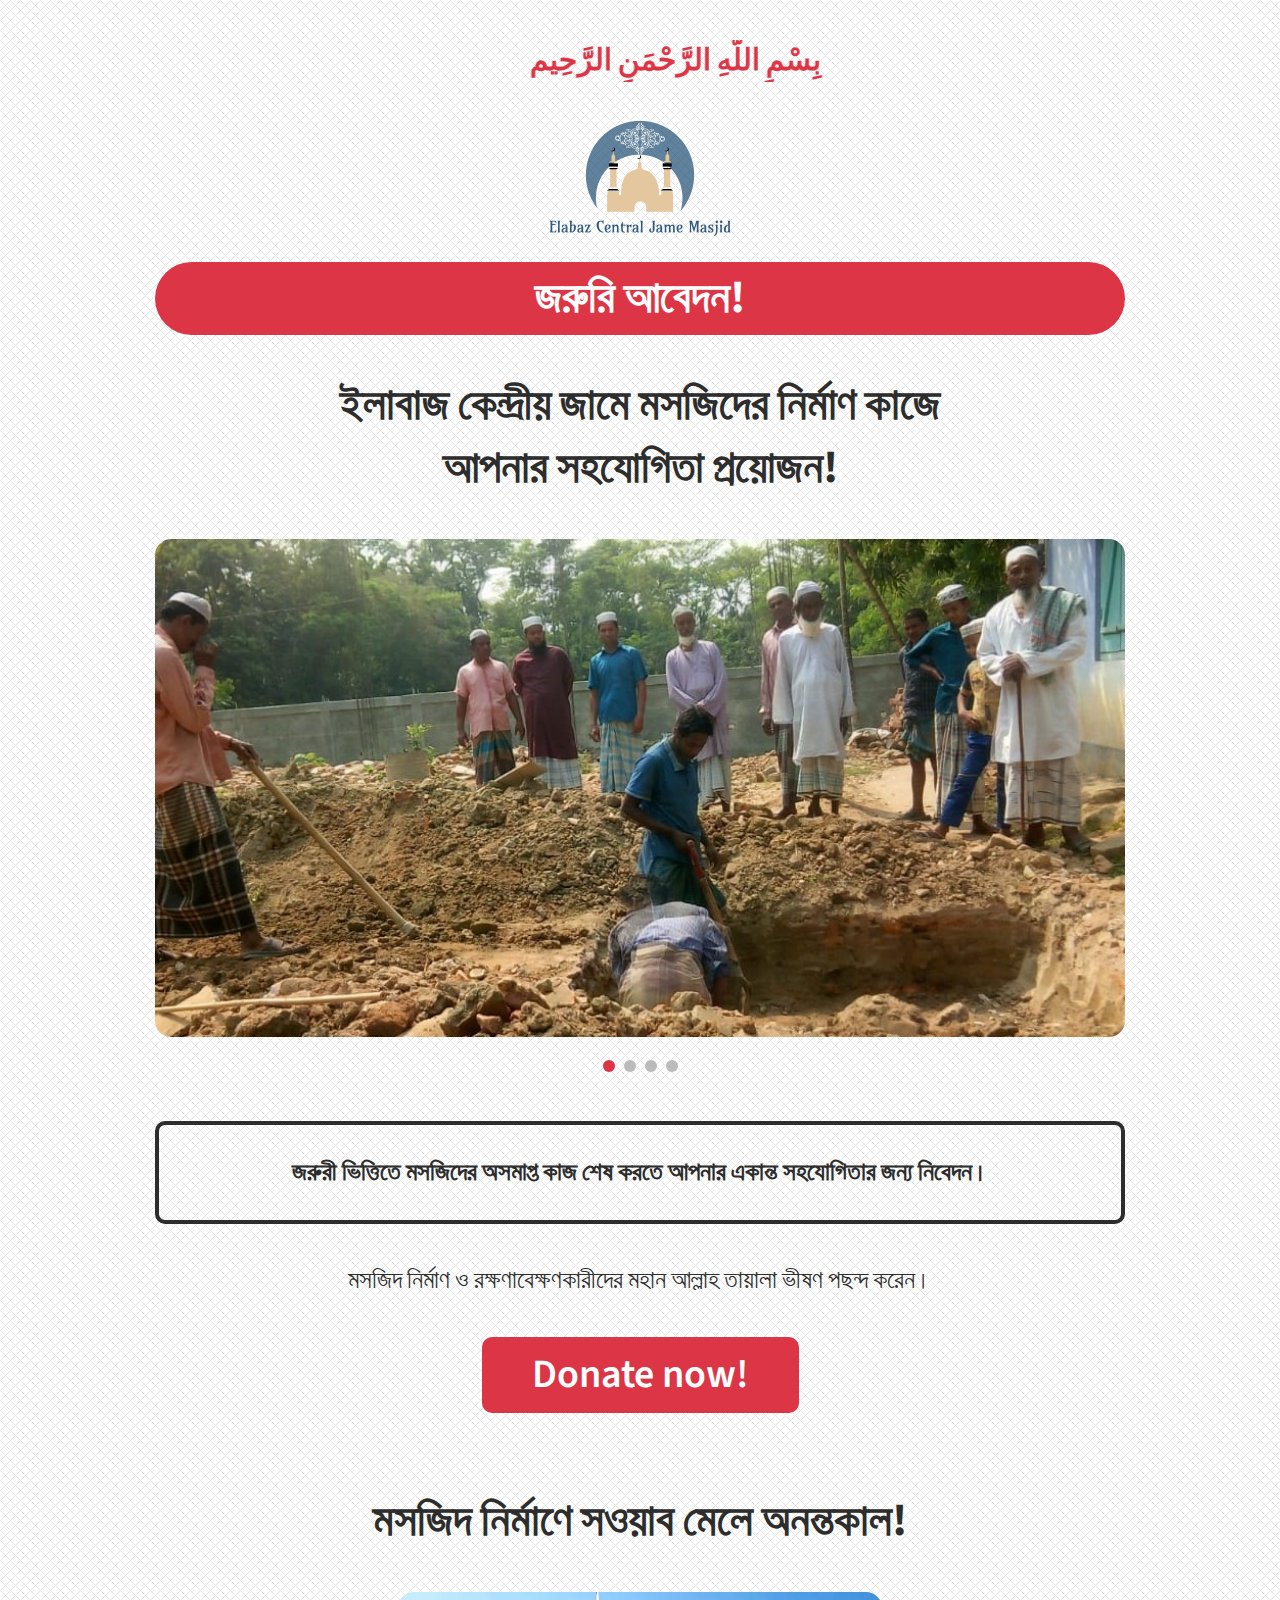
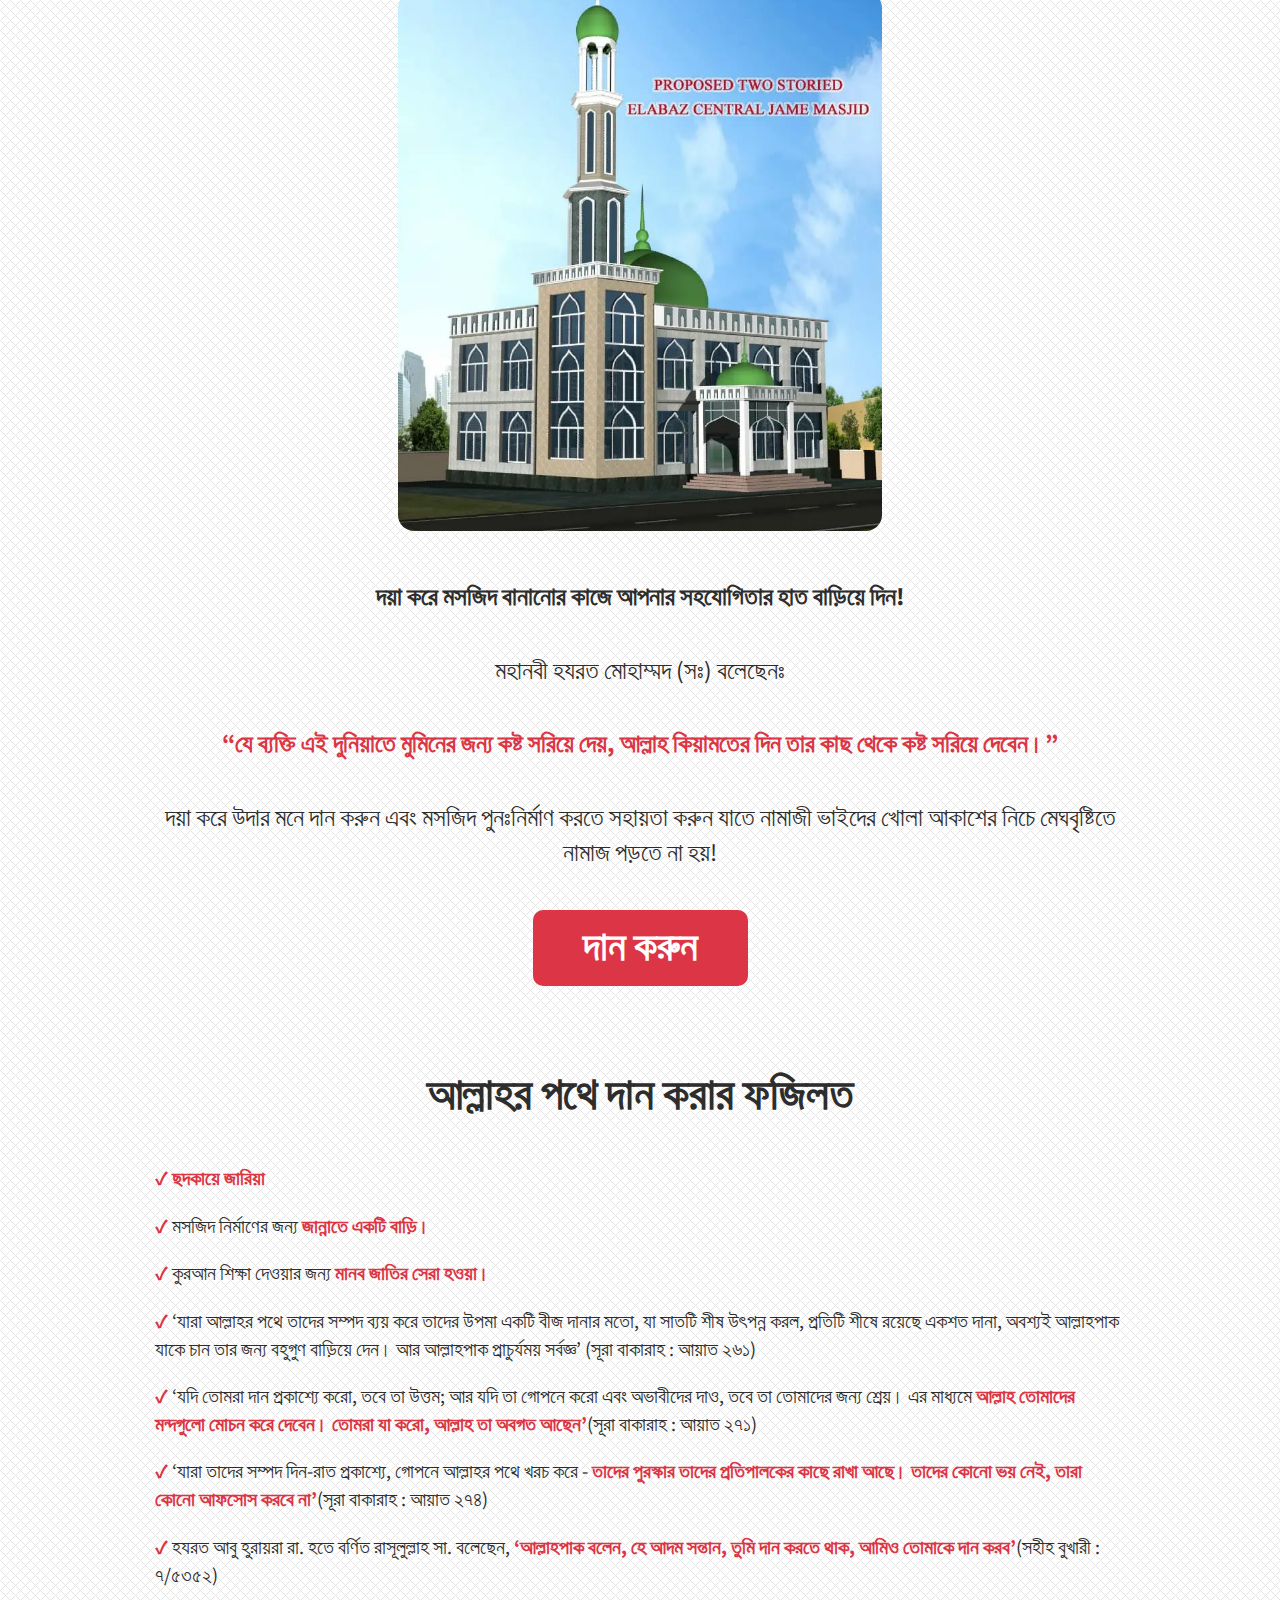
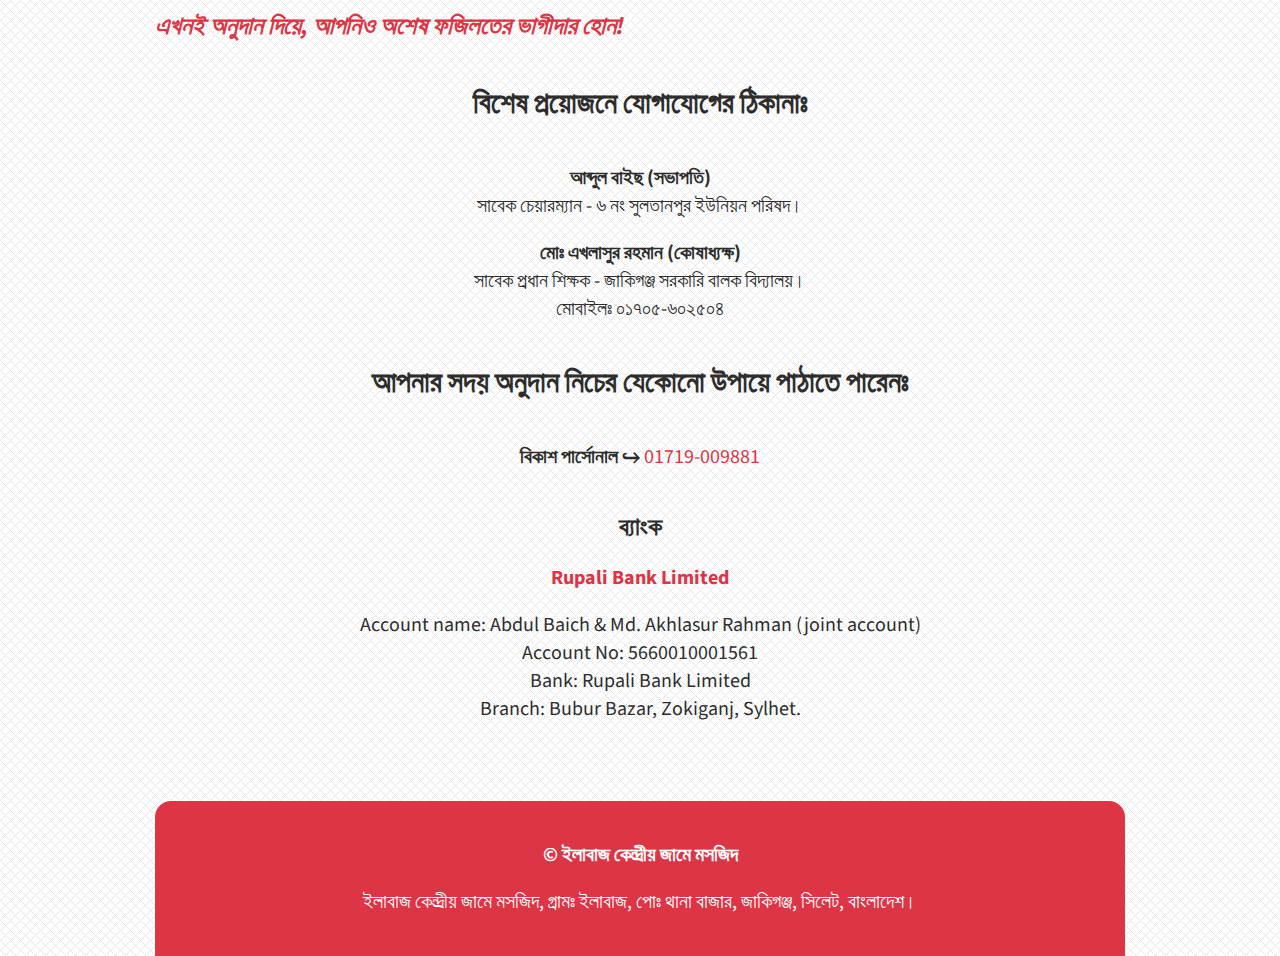
==== index.html @ d6b11798 "Content added" ====
<!DOCTYPE html>
<html lang="en">
<head>
    <meta charset="UTF-8">
    <meta http-equiv="X-UA-Compatible" content="IE=edge">
    <meta name="viewport" content="width=device-width, initial-scale=1.0">
    <meta name="description" content="ইলাবাজ কেন্দ্রীয় জামে মসজিদ, গ্রামঃ ইলাবাজ, পোঃ থানা বাজার, জাকিগঞ্জ, সিলেট, বাংলাদেশ।">
    <link rel="shortcut icon" href="./assets/images/logo.png" type="image/x-icon">
    <title>ইলাবাজ কেন্দ্রীয় জামে মসজিদ</title>
    <link rel="stylesheet" href="./assets/css/style.css">
    <link rel="stylesheet" href="./assets/css/responsive.css">
</head>
<body>
    <!-- section -->
    <section class="container">
        <!-- header -->
        <header class="mb-4">
            <marquee behavior="alternate" direction="left">
                <h3 class="text-danger">بِسْمِ اللَّهِ الرَّحْمَنِ الرَّحِيم</h3>
            </marquee>
            <!-- logo -->
            <div class="logo">
                <img src="./assets/images/logo.png" alt="logo">
            </div>
            <!-- header text -->
            <div class="header-text">
                <h2>জরুরি আবেদন!</h2>
            </div>
        </header>
        <!-- main -->
        <main>
            <!-- image slider -->
            <div class="image-slider-container mb-4">
                <h2 class="mb-4">ইলাবাজ কেন্দ্রীয় জামে মসজিদের নির্মাণ কাজে<br>
                    আপনার সহযোগিতা প্রয়োজন!</h2>
                <div class="slideshow-container">
                    <div class="mySlides fade">
                        <img src="./assets/images/slider01.jpg">
                    </div>
                    
                    <div class="mySlides fade">
                        <img src="./assets/images/slider02.jpg">
                    </div>
                    
                    <div class="mySlides fade">
                        <img src="./assets/images/slider03.jpg">
                    </div>

                    <div class="mySlides fade">
                        <img src="./assets/images/slider04.jpg">
                    </div>

                </div>
                <div style="text-align:center">
                    <span class="dot"></span> 
                    <span class="dot"></span> 
                    <span class="dot"></span> 
                    <span class="dot"></span> 
                </div>
                <blockquote>
                    জরুরী ভিত্তিতে মসজিদের অসমাপ্ত কাজ শেষ করতে আপনার একান্ত সহযোগিতার জন্য নিবেদন।
                </blockquote>
                <p>মসজিদ নির্মাণ ও রক্ষণাবেক্ষণকারীদের মহান আল্লাহ তায়ালা ভীষণ পছন্দ করেন।</p>
                <a href="#donation" class="btn-donate">Donate now!</a>
            </div>

            <!-- activities -->
            <div class="activities-container mb-4">
                <h2 class="mb-4">মসজিদ নির্মাণে সওয়াব মেলে অনন্তকাল!</h2>
                <div class="mb-4">
                    <img src="./assets/images/demo.jpg" alt="demo">
                </div>
                <p class="mb-4"><strong>দয়া করে মসজিদ বানানোর কাজে আপনার সহযোগিতার হাত বাড়িয়ে দিন!</strong></p>
                <p class="mb-4">মহানবী হযরত মোহাম্মদ (সঃ) বলেছেনঃ</p>
                <P class="text-danger mb-4"><strong>“যে ব্যক্তি এই দুনিয়াতে মুমিনের জন্য কষ্ট সরিয়ে দেয়, আল্লাহ কিয়ামতের দিন তার কাছ থেকে কষ্ট সরিয়ে দেবেন।”</strong></P>
                <p>দয়া করে উদার মনে দান করুন এবং মসজিদ পুনঃনির্মাণ করতে সহায়তা করুন যাতে নামাজী ভাইদের খোলা আকাশের নিচে মেঘবৃষ্টিতে নামাজ পড়তে না হয়!</p>
                <a href="#donation" class="btn-donate">দান করুন</a>
            </div>

            <!-- reward -->
            <div class="reward-container mb-4">
                <h2 class="mb-4">আল্লাহর পথে দান করার ফজিলত</h2>
                <div class="reward-lists">
                    <ul>
                        <li>​<span>ছদকায়ে জারিয়া</span></li>
                        <li>মসজিদ নির্মাণের জন্য <span>জান্নাতে একটি বাড়ি।</span></li>
                        <li>কুরআন শিক্ষা দেওয়ার জন্য <span>মানব জাতির সেরা হওয়া।</span></li>
                        <li>‘যারা আল্লাহর পথে তাদের সম্পদ ব্যয় করে তাদের উপমা একটি বীজ দানার মতো, যা সাতটি শীষ উৎপন্ন করল, প্রতিটি শীষে রয়েছে একশত দানা, অবশ্যই আল্লাহপাক যাকে চান তার জন্য বহুগুণ বাড়িয়ে দেন। আর আল্লাহপাক প্রাচুর্যময় সর্বজ্ঞ’ (সূরা বাকারাহ : আয়াত ২৬১)</li>
                        <li>‘যদি তোমরা দান প্রকাশ্যে করো, তবে তা উত্তম; আর যদি তা গোপনে করো এবং অভাবীদের দাও, তবে তা তোমাদের জন্য শ্রেয়। এর মাধ্যমে <span>আল্লাহ তোমাদের মন্দগুলো মোচন করে দেবেন। তোমরা যা করো, আল্লাহ তা অবগত আছেন’</span>(সূরা বাকারাহ : আয়াত ২৭১)</li>
                        <li>‘যারা তাদের সম্পদ দিন-রাত প্রকাশ্যে, গোপনে আল্লাহর পথে খরচ করে - <span>তাদের পুরস্কার তাদের প্রতিপালকের কাছে রাখা আছে। তাদের কোনো ভয় নেই, তারা কোনো আফসোস করবে না’</span>(সূরা বাকারাহ : আয়াত ২৭৪)</li>
                        <li>হযরত আবু হুরায়রা রা. হতে বর্ণিত রাসূলুল্লাহ সা. বলেছেন, <span>‘আল্লাহপাক বলেন, হে আদম সন্তান, তুমি দান করতে থাক, আমিও তোমাকে দান করব’</span>(সহীহ বুখারী : ৭/৫৩৫২)</li>
                    </ul>
                    <p class="text-danger"><strong><i>এখনই অনুদান দিয়ে, আপনিও অশেষ ফজিলতের ভাগীদার হোন!</i></strong></p>
                </div>
            </div>
            <!-- committee -->
            <div class="committee mb-4">
                <h3 class="mb-4">বিশেষ প্রয়োজনে যোগাযোগের ঠিকানাঃ</h3>
                <ul class="mb-2">
                    <li><strong>আব্দুল বাইছ (সভাপতি)</strong></li>
                    <li>সাবেক চেয়ারম্যান - ৬ নং সুলতানপুর ইউনিয়ন পরিষদ।</li>
                </ul>
                <ul>
                    <li><strong>মোঃ এখলাসুর রহমান (কোষাধ্যক্ষ)</strong></li>
                    <li>সাবেক প্রধান শিক্ষক - জাকিগঞ্জ সরকারি বালক বিদ্যালয়।</li>
                    <li>মোবাইলঃ ০১৭০৫-৬০২৫০৪ </li>
                </ul>
            </div>
            <!-- donation -->
            <div id="donation" class="donation-container mb-4">
                <h3 class="mb-4">আপনার সদয় অনুদান নিচের যেকোনো উপায়ে পাঠাতে পারেনঃ</h3>
                <div class="mobile-bank mb-4">
                    <ul>
                        <li><strong>বিকাশ পার্সোনাল &#8618;</strong> <span class="text-danger">01719-009881</span></li>
                    </ul>
                </div>
                <div class="bank">
                    <p class="mb-2"><strong>ব্যাংক</strong></p>
                    <ul class="mb-4">
                        <li class="text-danger mb-2"><strong>Rupali Bank Limited</strong></li>
                        <li>Account name: Abdul Baich & Md. Akhlasur Rahman (joint account)</li>
                        <li>Account No: 5660010001561</li>
                        <li>Bank: Rupali Bank Limited</li>
                        <li>Branch: Bubur Bazar, Zokiganj, Sylhet.</li>
                    </ul>
                </div>
            </div>
        </main>

        <!-- footer -->
        <footer>
            <ul>
                <li class="mb-2"><strong>© ইলাবাজ কেন্দ্রীয় জামে মসজিদ</strong></li>
                <li>ইলাবাজ কেন্দ্রীয় জামে মসজিদ, গ্রামঃ ইলাবাজ, পোঃ থানা বাজার, জাকিগঞ্জ, সিলেট, বাংলাদেশ।</li>
            </ul>
        </footer>
    </section>

    <!-- script -->

    <script src="./assets/js/script.js"></script>
</body>
</html>
---- assets/css/style.css ----
@import 'https://fonts.googleapis.com/css2?family=Source+Sans+Pro:ital,wght@0,400;0,600;0,700;0,900;1,400;1,600;1,700;1,900&display=swap';
*{
    margin: 0;
    padding: 0;
    box-sizing: border-box;
}
marquee{
    margin: 0;
    padding: 0;
}
html{
    scroll-behavior: smooth;
}
body{
    background-image: url(../images/pattern.png);
    font-size: 25px;
    line-height: 1.4;
    color: #2d2d2d;
    font-family: source sans pro,sans-serif;
}
::-moz-selection { 
    color:#fff;
    background: #dc3545;
}
::selection {
    color: #fff;
    background: #dc3545;
}
.text-danger{
    color: #dc3545;
}
.mb-2{
    margin-bottom: 2%;
}
.mb-4{
    margin-bottom: 4%;
}
.btn-donate{
    background-color: #dc3545;
    color: #fff;
    font-size: 40px;
    font-weight: 600;
    padding: 10px 50px;
    display: inline-block;
    border-radius: 10px;
    margin: 4% 0;
}
.btn-donate:hover{
    transform:translateY(-5px);
    -webkit-transform:translateY(-5px)
}
marquee{
    width: 50%;
}
a{
    text-decoration: none;
    transition: .5s;
}
ul{
    list-style-type: none;
}
ul li{
    font-size: 20px;
}
h2{
    font-size: 45px;
    font-weight: 700;
}
h3{
    font-size: 30px;
    font-weight: 700;
}
.container{
    max-width: 1050px;
    width: 100%;
    margin: auto;
    text-align: center;
    padding: 40px 40px 0 40px;
}
/* header section */
header .logo img{
    display: block;
    margin: auto;
}
header .header-text{
    background-color: #dc3545;
    color: #fff;
    border-radius: 50px;
    padding: 5px 10px;
}
/* main section */

/* image slider */
.slideshow-container {
    max-width: 100%;
    position: relative;
    margin: auto;
}
.slideshow-container img{
    width: 100%;
    border-radius: 1rem;
}
.dot {
    height: 12px;
    width: 12px;
    margin: 0 2px;
    background-color: #bbb;
    border-radius: 50%;
    display: inline-block;
    transition: background-color 0.6s ease;
}
.active {
    background-color: #dc3545;
}
.fade {
    -webkit-animation-name: fade;
    -webkit-animation-duration: 1.5s;
    animation-name: fade;
    animation-duration: 1.5s;
}
@-webkit-keyframes fade {
    from {opacity: .4} 
    to {opacity: 1}
}
@keyframes fade {
    from {opacity: .4} 
    to {opacity: 1}
}

blockquote {
    font-weight: 700;
    border: 4px solid #2d2d2d;
    border-radius: 10px;
    padding: 30px 15px;
    margin: 4% 0;
}
.activities-container img{
    max-width: 50%;
    border-radius: 1rem;
}
.reward-lists{
    text-align: start;
}
.reward-lists span{
    color: #dc3545;
    font-weight: bold;
}
.reward-lists ul li{
    margin-bottom: 2%;
}
.reward-lists ul li:before {
    content: '✓ ';
    color: #dc3545;
    font-weight: bold;
}
/* footer section */
footer{
    color: #fff;
    background-color: #dc3545;
    border-radius: 1rem 1rem 0 0;
    padding: 40px 20px;
    margin-top: 8%;
}
---- assets/css/responsive.css ----
@media only screen and (min-width:320px) and (max-width:991px){
    body{
        font-size: 16px;
    }
    ul li{
        font-size: 16px;
    }
    h2{
        font-size: 28px;
    }
    h3{
        font-size: 24px;
    }
    .btn-donate{
        font-size: 24px;
        padding: 10px 40px;
    }
    .container{
        padding: 20px 20px 0 20px;
    }
    .slideshow-container{
        max-width: 100%;
    }
    .dot{
        height: 10px;
        width: 10px;
    }
    .activities-container img{
        max-width: 70%;
    }
    footer{
        padding: 30px 20px;
    }
}

@media only screen and (min-width:320px) and (max-width:620px){
    marquee{
        width: 100%;
    }
}
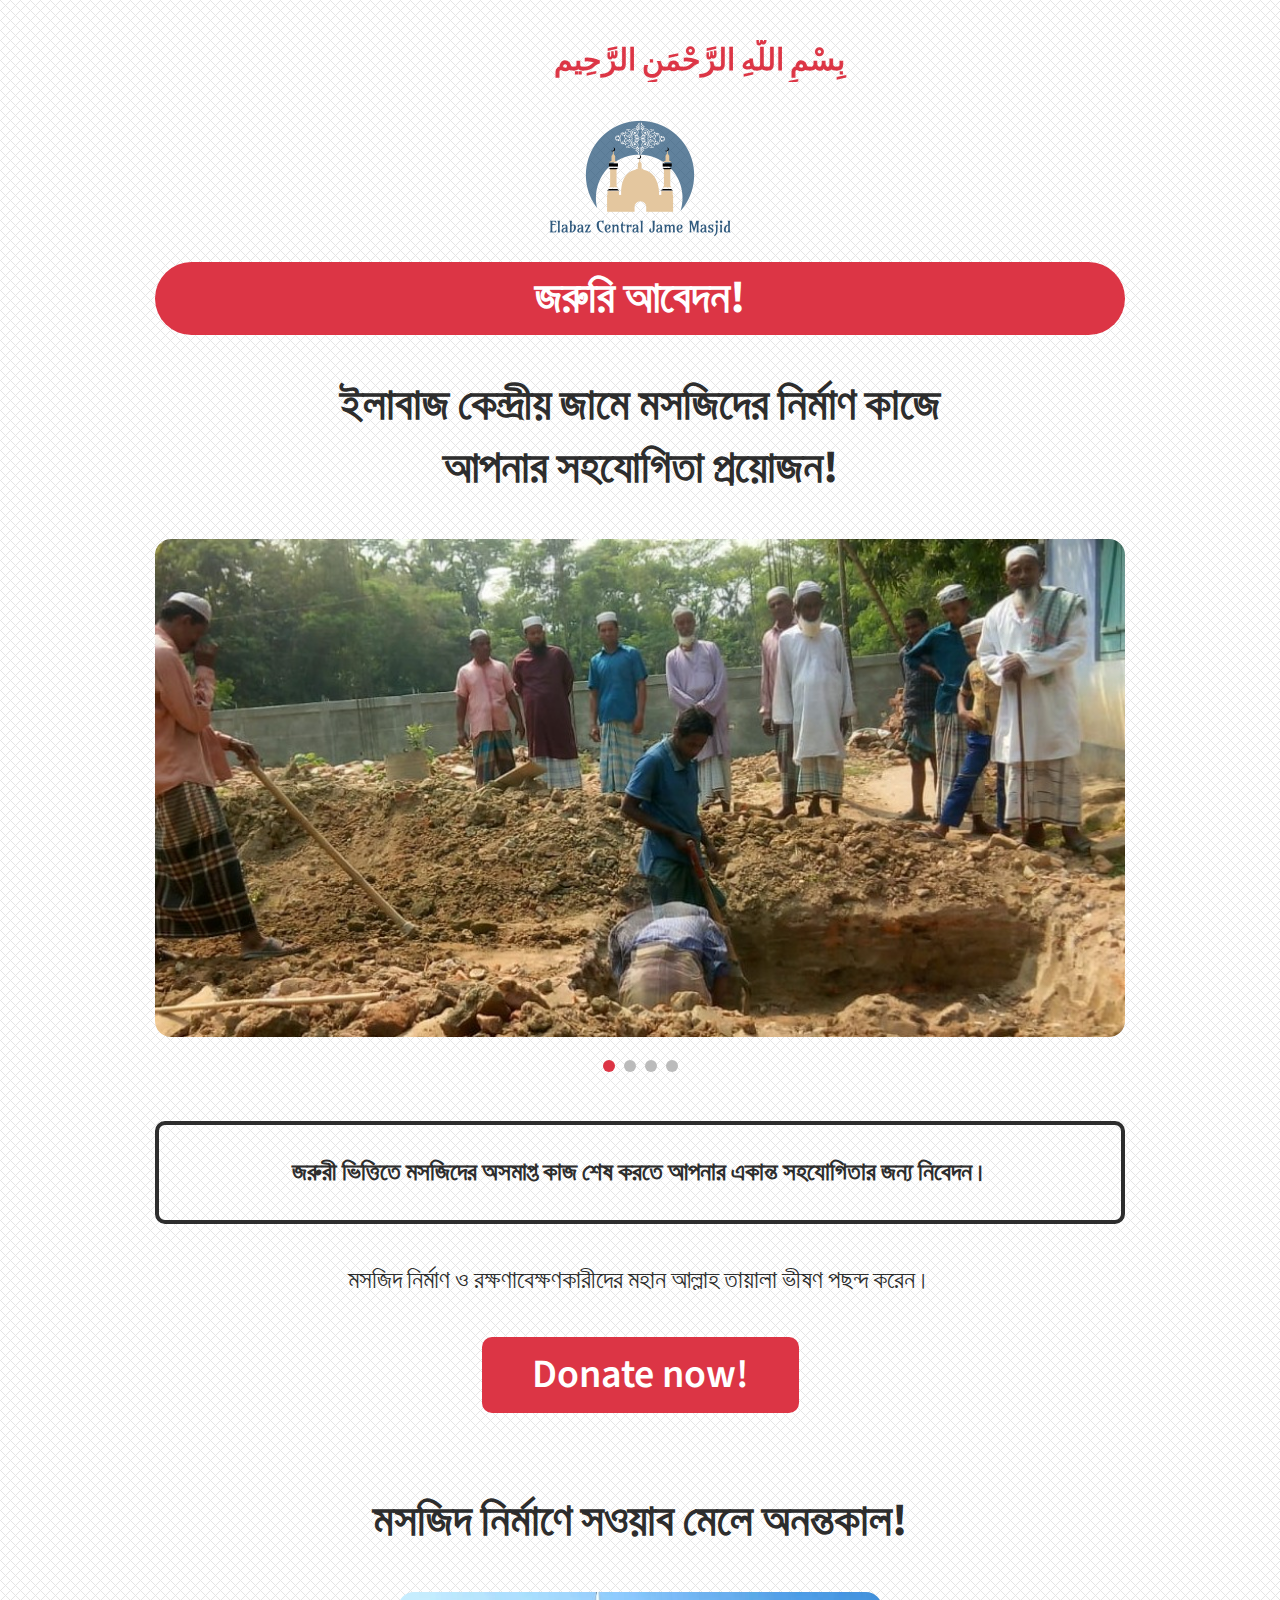
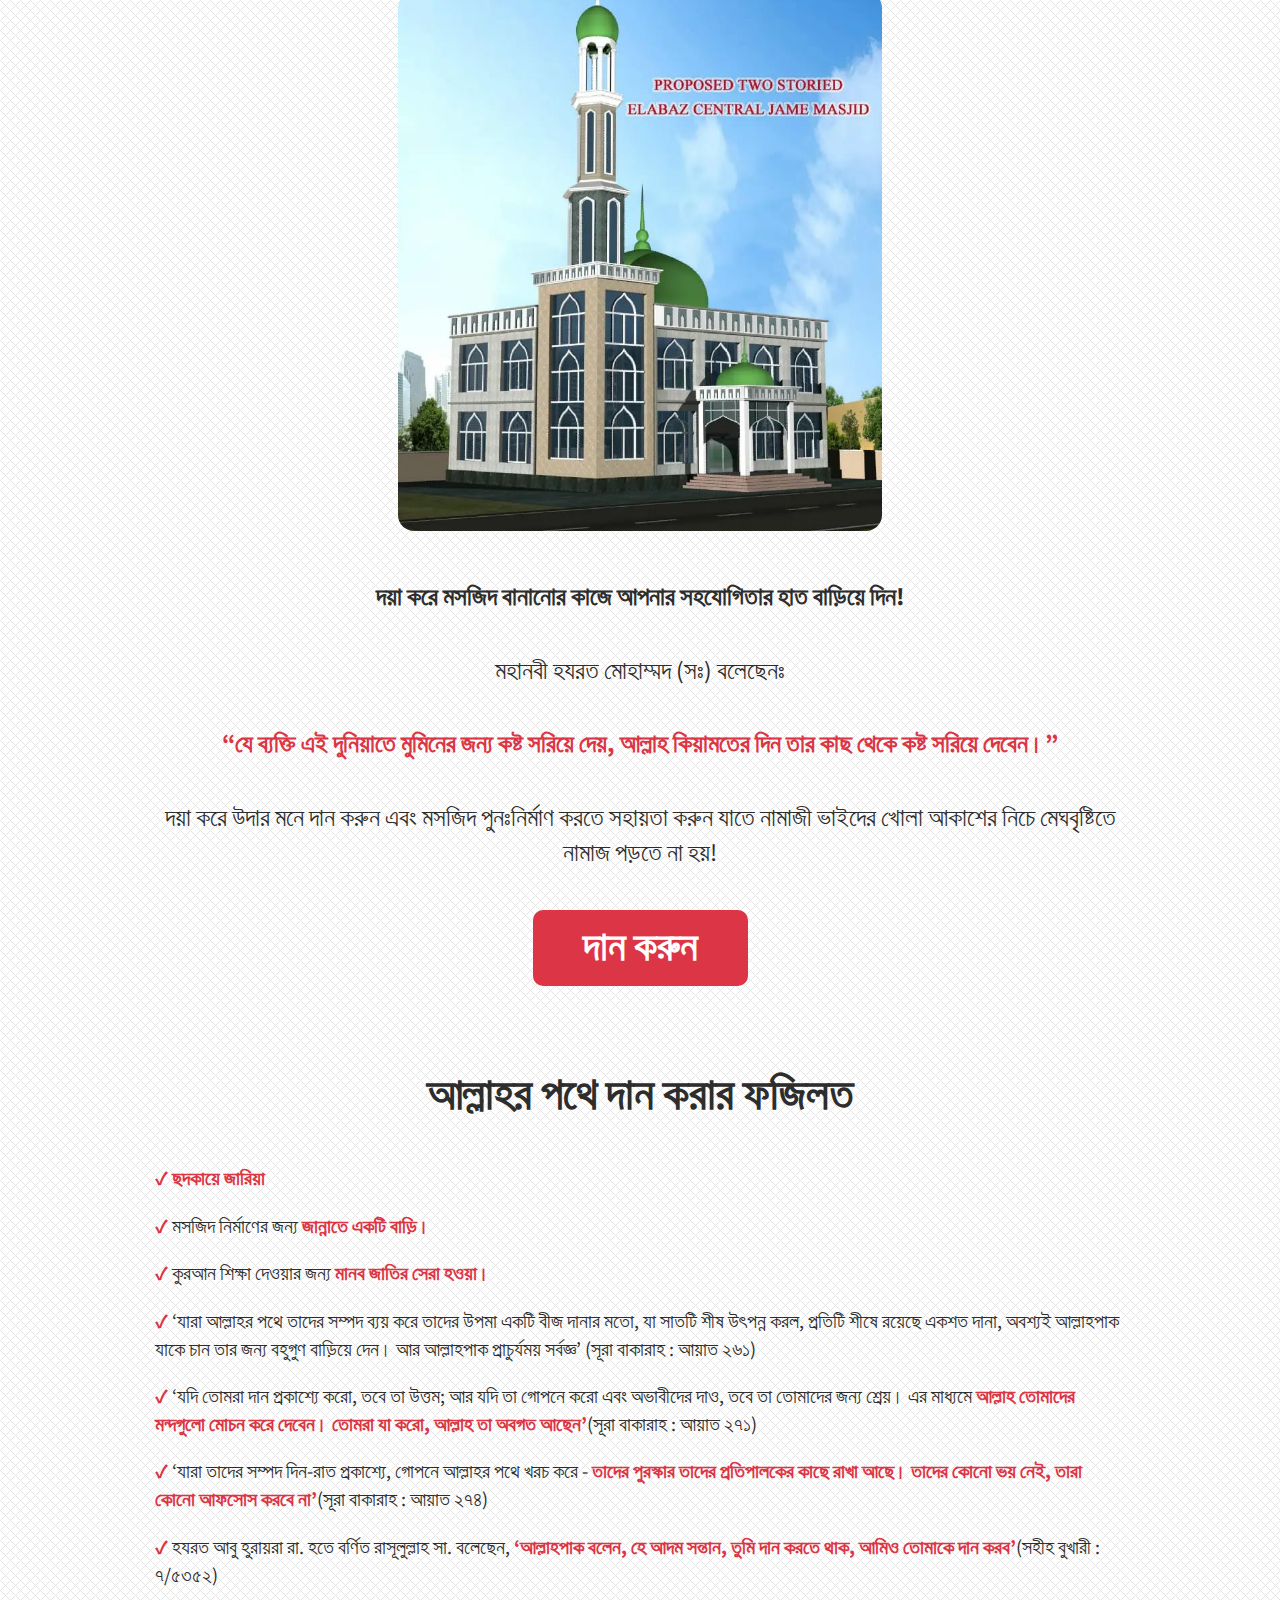
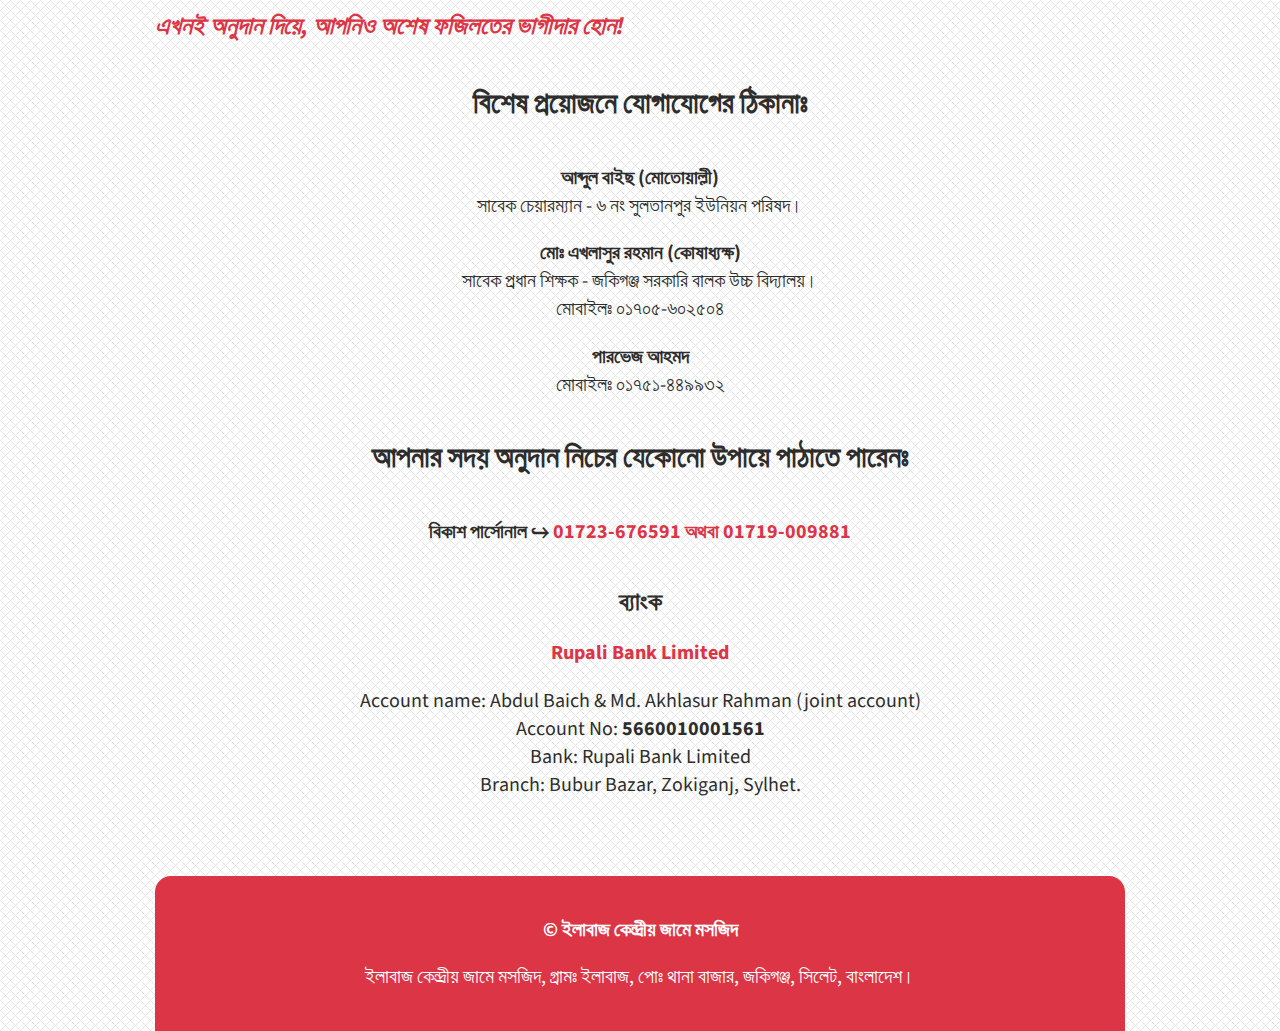
==== commit 9f3048dc: "Content updated" ====
--- a/index.html
+++ b/index.html
@@ -4,7 +4,7 @@
     <meta charset="UTF-8">
     <meta http-equiv="X-UA-Compatible" content="IE=edge">
     <meta name="viewport" content="width=device-width, initial-scale=1.0">
-    <meta name="description" content="ইলাবাজ কেন্দ্রীয় জামে মসজিদ, গ্রামঃ ইলাবাজ, পোঃ থানা বাজার, জাকিগঞ্জ, সিলেট, বাংলাদেশ।">
+    <meta name="description" content="ইলাবাজ কেন্দ্রীয় জামে মসজিদ, গ্রামঃ ইলাবাজ, পোঃ থানা বাজার, জকিগঞ্জ, সিলেট, বাংলাদেশ।">
     <link rel="shortcut icon" href="./assets/images/logo.png" type="image/x-icon">
     <title>ইলাবাজ কেন্দ্রীয় জামে মসজিদ</title>
     <link rel="stylesheet" href="./assets/css/style.css">
@@ -97,13 +97,17 @@
             <div class="committee mb-4">
                 <h3 class="mb-4">বিশেষ প্রয়োজনে যোগাযোগের ঠিকানাঃ</h3>
                 <ul class="mb-2">
-                    <li><strong>আব্দুল বাইছ (সভাপতি)</strong></li>
+                    <li><strong>আব্দুল বাইছ (মোতোয়াল্লী)</strong></li>
                     <li>সাবেক চেয়ারম্যান - ৬ নং সুলতানপুর ইউনিয়ন পরিষদ।</li>
                 </ul>
+                <ul class="mb-2">
+                    <li><strong>মোঃ এখলাসুর রহমান (কোষাধ্যক্ষ)</strong></li>
+                    <li>সাবেক প্রধান শিক্ষক - জকিগঞ্জ সরকারি বালক উচ্চ বিদ্যালয়।</li>
+                    <li>মোবাইলঃ ০১৭০৫-৬০২৫০৪</li>
+                </ul>
                 <ul>
-                    <li><strong>মোঃ এখলাসুর রহমান (কোষাধ্যক্ষ)</strong></li>
-                    <li>সাবেক প্রধান শিক্ষক - জাকিগঞ্জ সরকারি বালক বিদ্যালয়।</li>
-                    <li>মোবাইলঃ ০১৭০৫-৬০২৫০৪ </li>
+                    <li><strong>পারভেজ আহমদ</strong></li>
+                    <li>মোবাইলঃ ০১৭৫১-৪৪৯৯৩২</li>
                 </ul>
             </div>
             <!-- donation -->
@@ -111,7 +115,7 @@
                 <h3 class="mb-4">আপনার সদয় অনুদান নিচের যেকোনো উপায়ে পাঠাতে পারেনঃ</h3>
                 <div class="mobile-bank mb-4">
                     <ul>
-                        <li><strong>বিকাশ পার্সোনাল &#8618;</strong> <span class="text-danger">01719-009881</span></li>
+                        <li><strong>বিকাশ পার্সোনাল &#8618;</strong> <span class="text-danger"><strong>01723-676591 অথবা 01719-009881</strong></span></li>
                     </ul>
                 </div>
                 <div class="bank">
@@ -119,7 +123,7 @@
                     <ul class="mb-4">
                         <li class="text-danger mb-2"><strong>Rupali Bank Limited</strong></li>
                         <li>Account name: Abdul Baich & Md. Akhlasur Rahman (joint account)</li>
-                        <li>Account No: 5660010001561</li>
+                        <li>Account No: <strong>5660010001561</strong></li>
                         <li>Bank: Rupali Bank Limited</li>
                         <li>Branch: Bubur Bazar, Zokiganj, Sylhet.</li>
                     </ul>
@@ -131,7 +135,7 @@
         <footer>
             <ul>
                 <li class="mb-2"><strong>© ইলাবাজ কেন্দ্রীয় জামে মসজিদ</strong></li>
-                <li>ইলাবাজ কেন্দ্রীয় জামে মসজিদ, গ্রামঃ ইলাবাজ, পোঃ থানা বাজার, জাকিগঞ্জ, সিলেট, বাংলাদেশ।</li>
+                <li>ইলাবাজ কেন্দ্রীয় জামে মসজিদ, গ্রামঃ ইলাবাজ, পোঃ থানা বাজার, জকিগঞ্জ, সিলেট, বাংলাদেশ।</li>
             </ul>
         </footer>
     </section>
--- a/assets/css/style.css
+++ b/assets/css/style.css
@@ -50,7 +50,7 @@
     -webkit-transform:translateY(-5px)
 }
 marquee{
-    width: 50%;
+    width: 55%;
 }
 a{
     text-decoration: none;
--- a/assets/css/responsive.css
+++ b/assets/css/responsive.css
@@ -1,9 +1,9 @@
 @media only screen and (min-width:320px) and (max-width:991px){
     body{
-        font-size: 16px;
+        font-size: 17px;
     }
     ul li{
-        font-size: 16px;
+        font-size: 17px;
     }
     h2{
         font-size: 28px;
@@ -28,6 +28,9 @@
     .activities-container img{
         max-width: 70%;
     }
+    blockquote{
+        padding: 25px 15px;
+    }
     footer{
         padding: 30px 20px;
     }
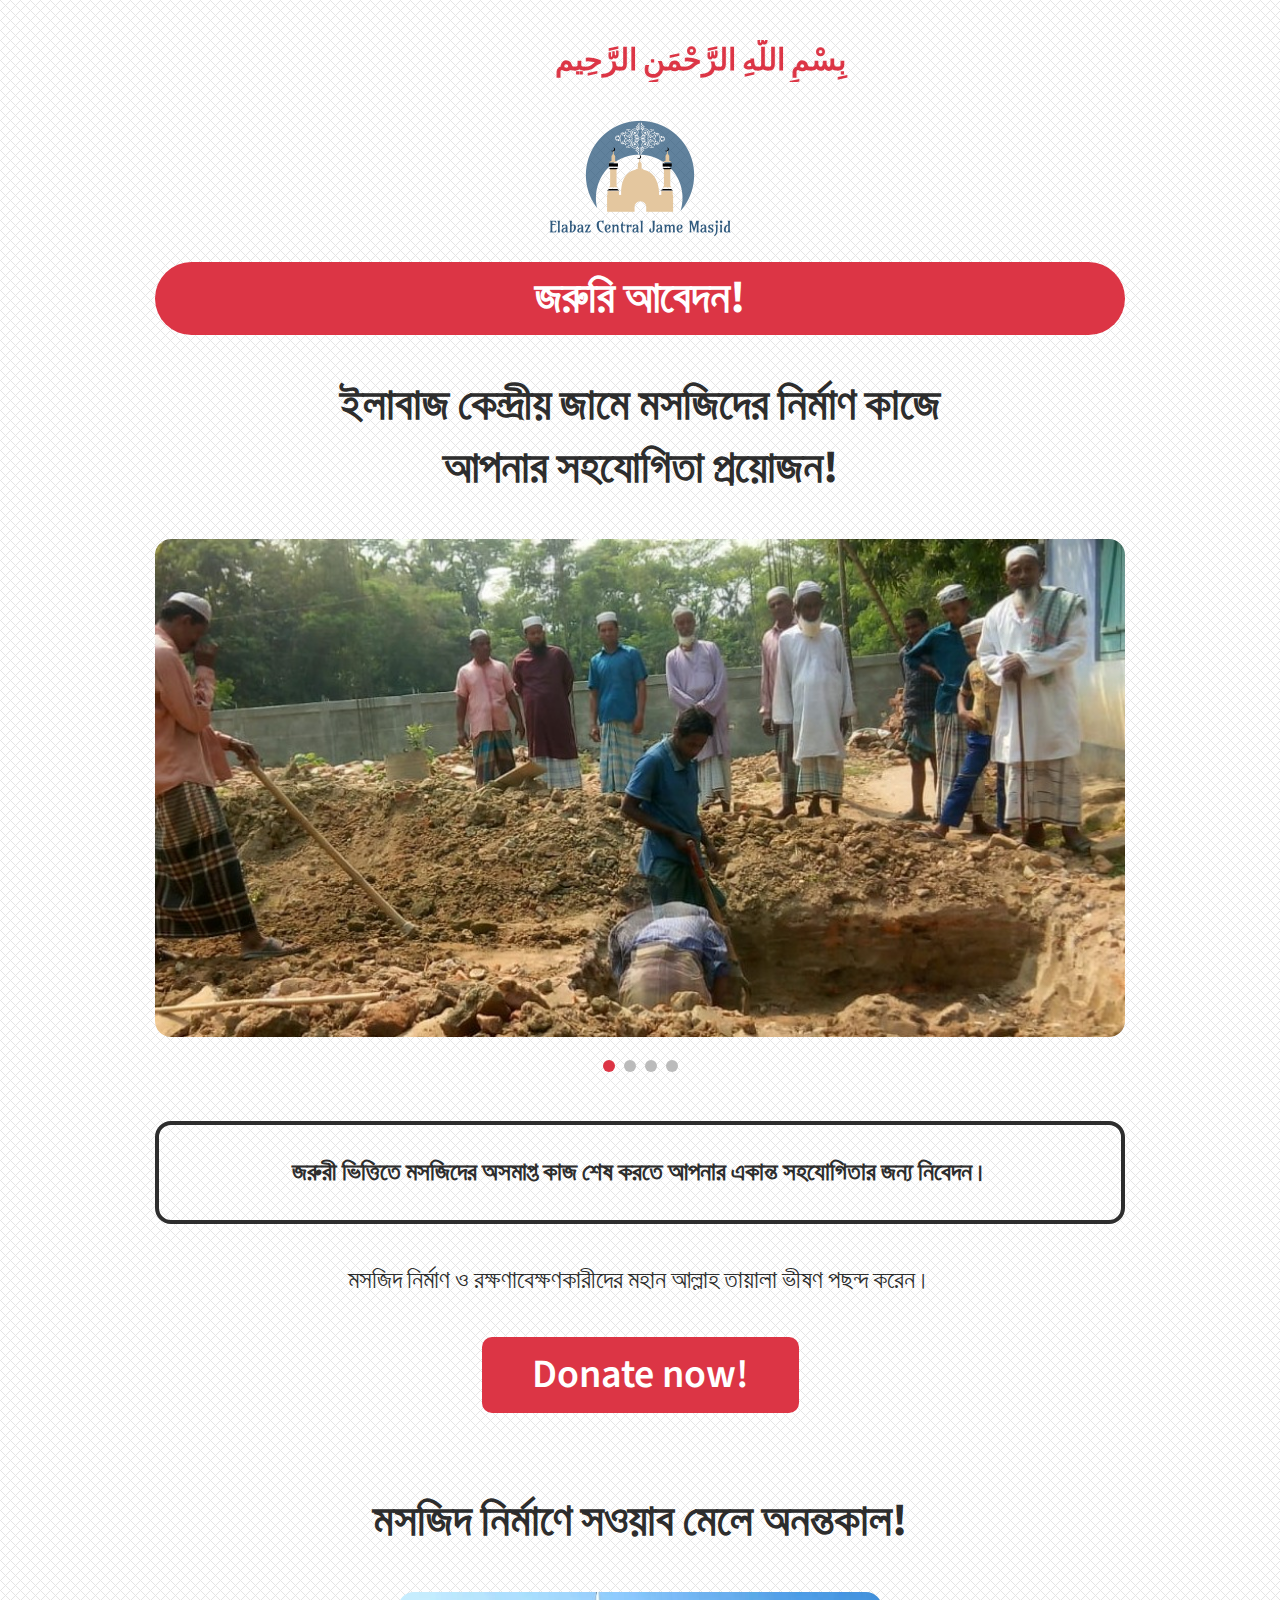
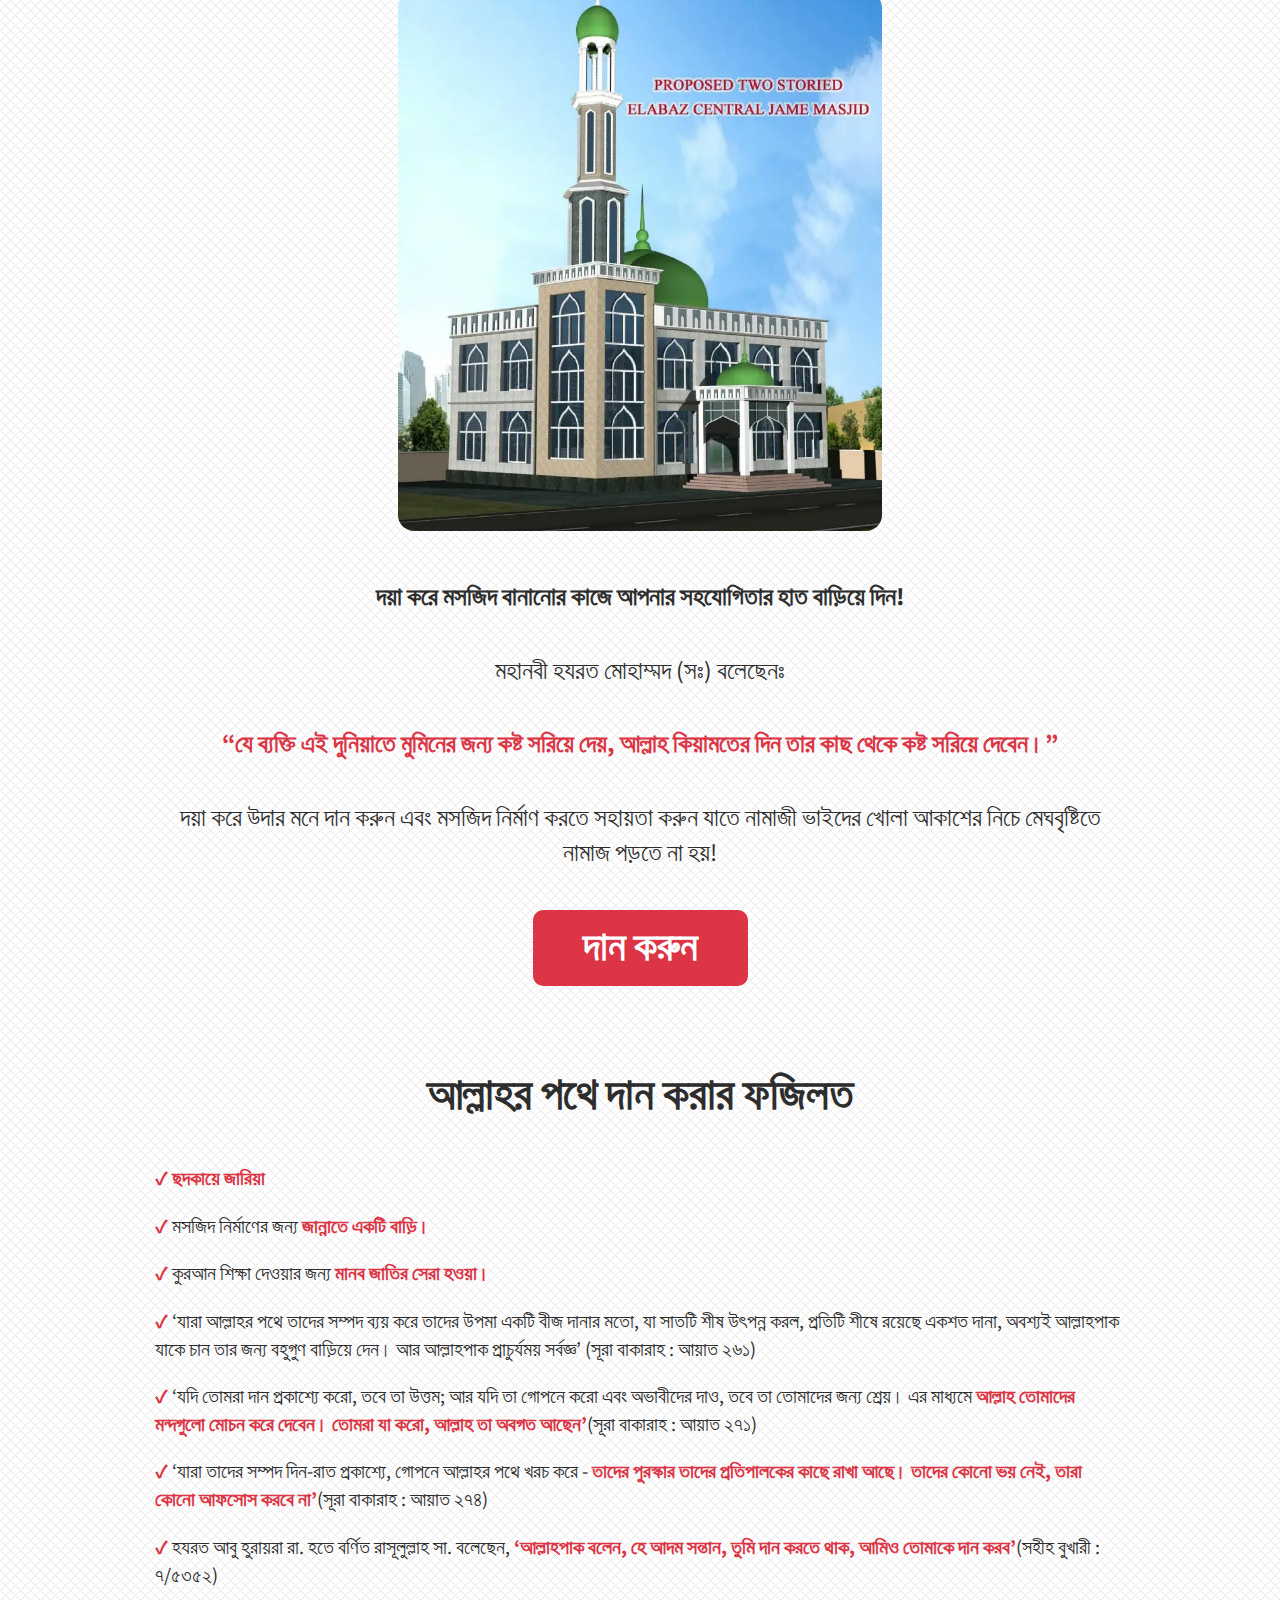
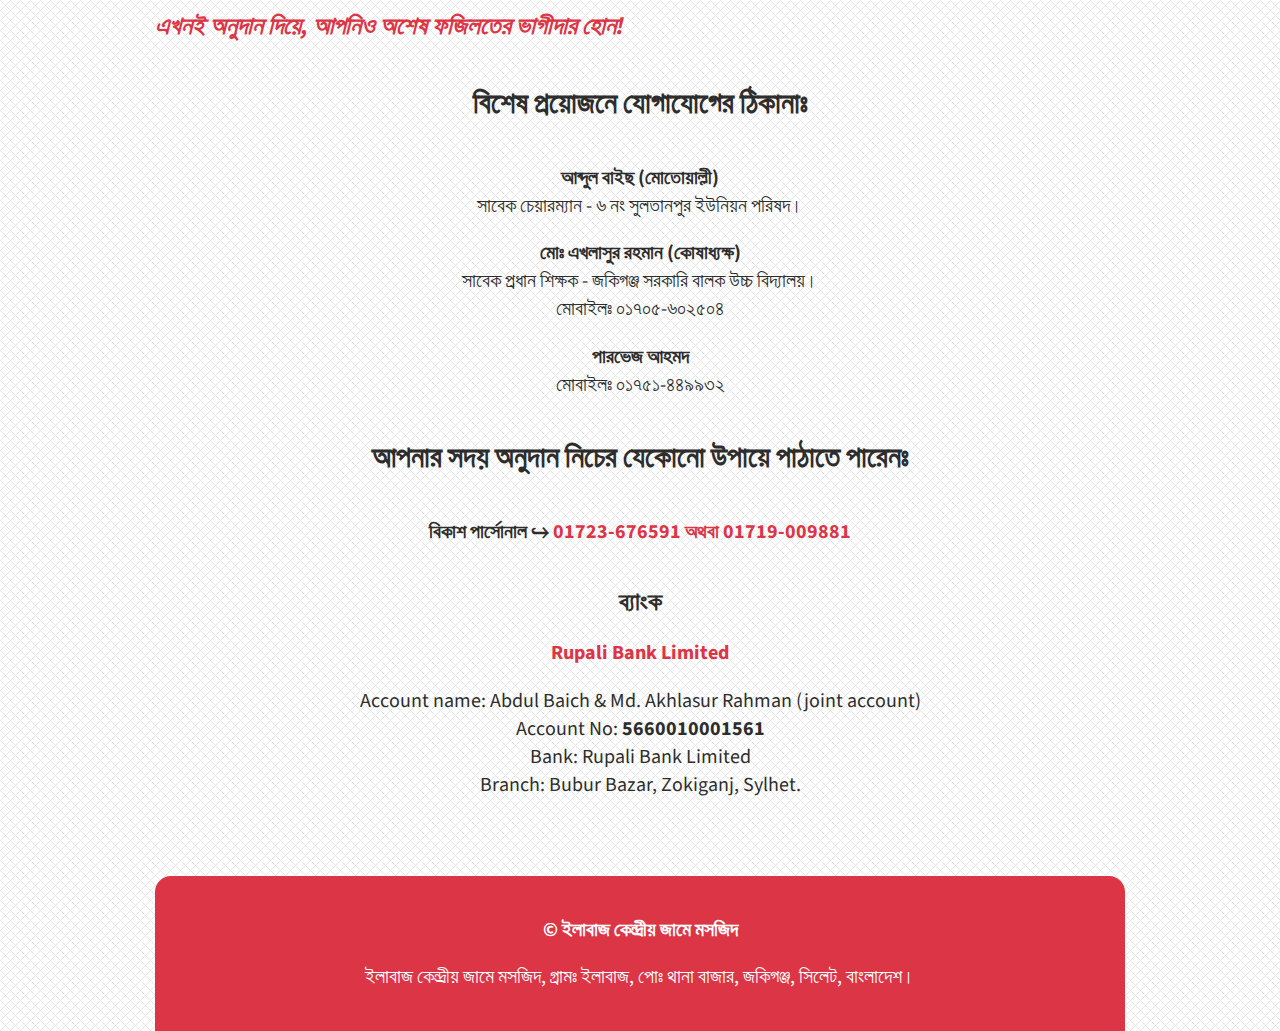
==== commit 139d66d8: "Content updated" ====
--- a/index.html
+++ b/index.html
@@ -73,7 +73,7 @@
                 <p class="mb-4"><strong>দয়া করে মসজিদ বানানোর কাজে আপনার সহযোগিতার হাত বাড়িয়ে দিন!</strong></p>
                 <p class="mb-4">মহানবী হযরত মোহাম্মদ (সঃ) বলেছেনঃ</p>
                 <P class="text-danger mb-4"><strong>“যে ব্যক্তি এই দুনিয়াতে মুমিনের জন্য কষ্ট সরিয়ে দেয়, আল্লাহ কিয়ামতের দিন তার কাছ থেকে কষ্ট সরিয়ে দেবেন।”</strong></P>
-                <p>দয়া করে উদার মনে দান করুন এবং মসজিদ পুনঃনির্মাণ করতে সহায়তা করুন যাতে নামাজী ভাইদের খোলা আকাশের নিচে মেঘবৃষ্টিতে নামাজ পড়তে না হয়!</p>
+                <p>দয়া করে উদার মনে দান করুন এবং মসজিদ নির্মাণ করতে সহায়তা করুন যাতে নামাজী ভাইদের খোলা আকাশের নিচে মেঘবৃষ্টিতে নামাজ পড়তে না হয়!</p>
                 <a href="#donation" class="btn-donate">দান করুন</a>
             </div>
 
--- a/assets/css/style.css
+++ b/assets/css/style.css
@@ -130,7 +130,7 @@
 blockquote {
     font-weight: 700;
     border: 4px solid #2d2d2d;
-    border-radius: 10px;
+    border-radius: 1rem;
     padding: 30px 15px;
     margin: 4% 0;
 }
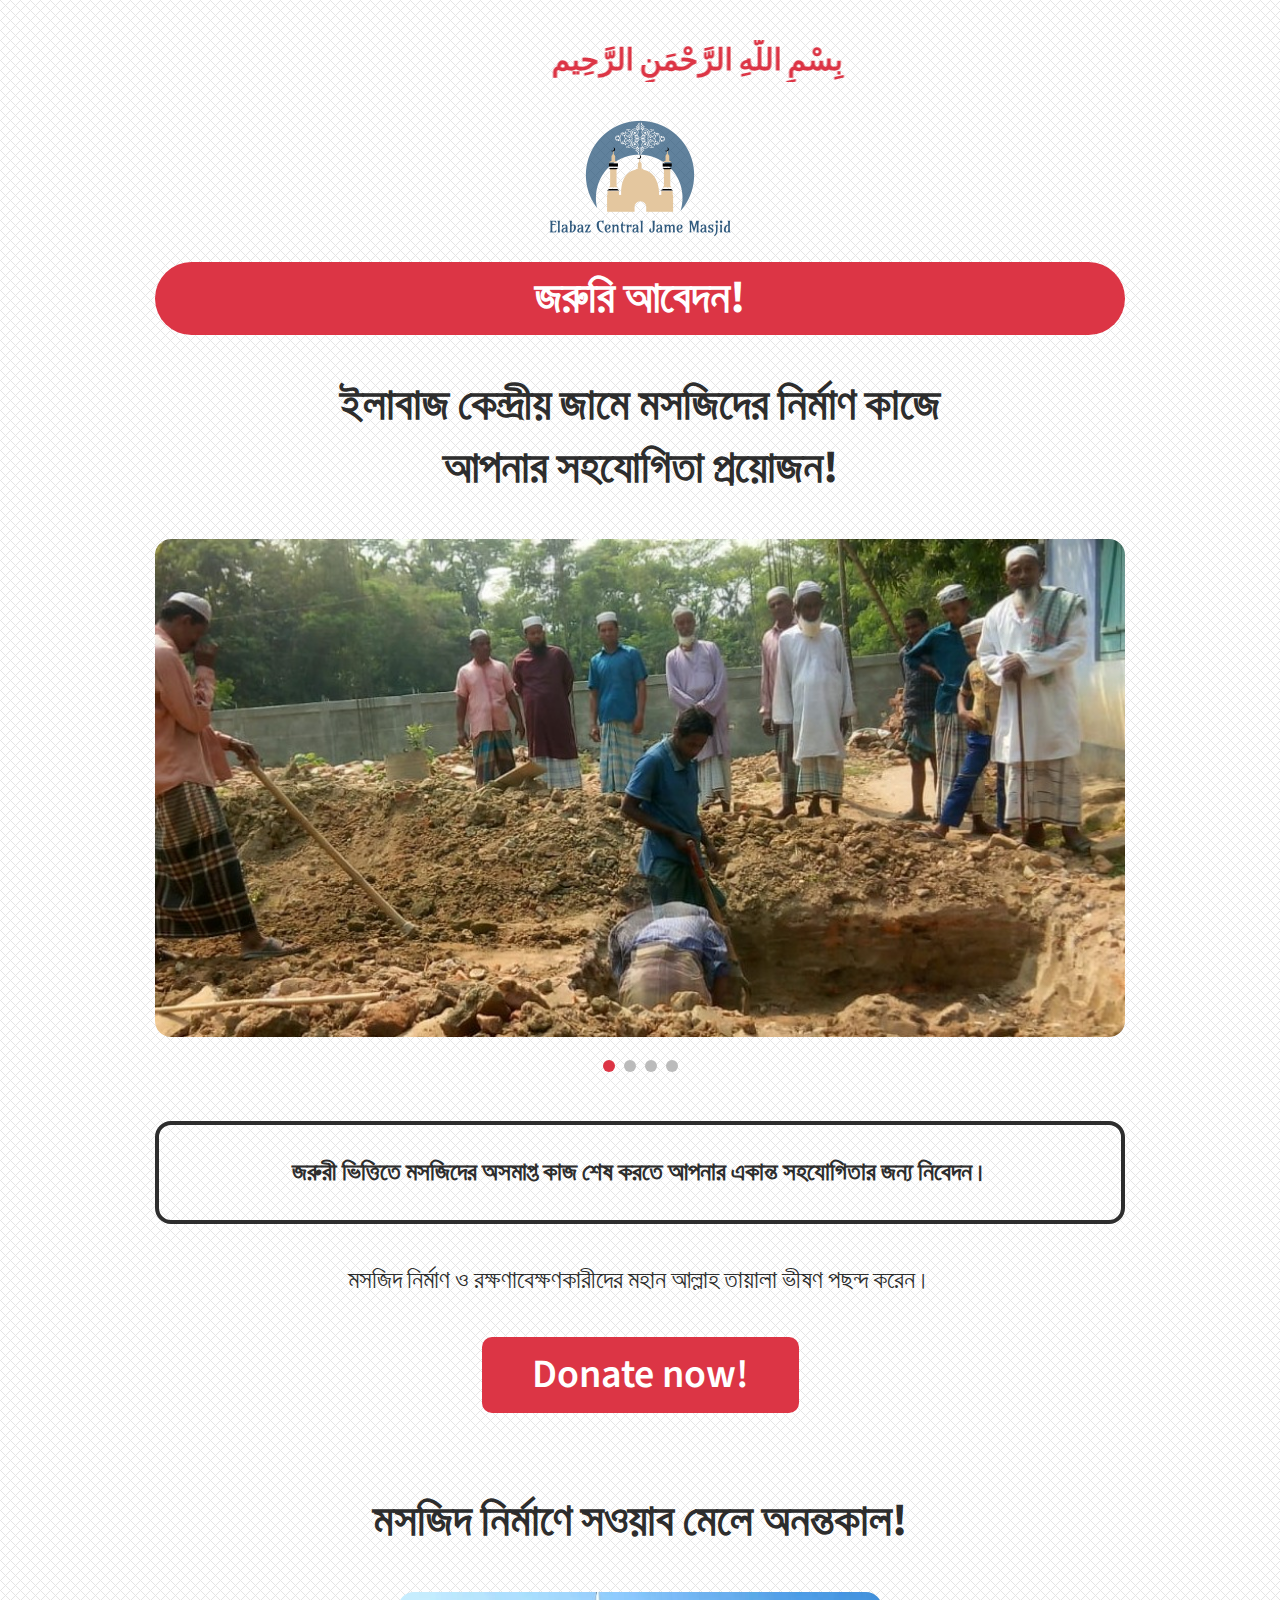
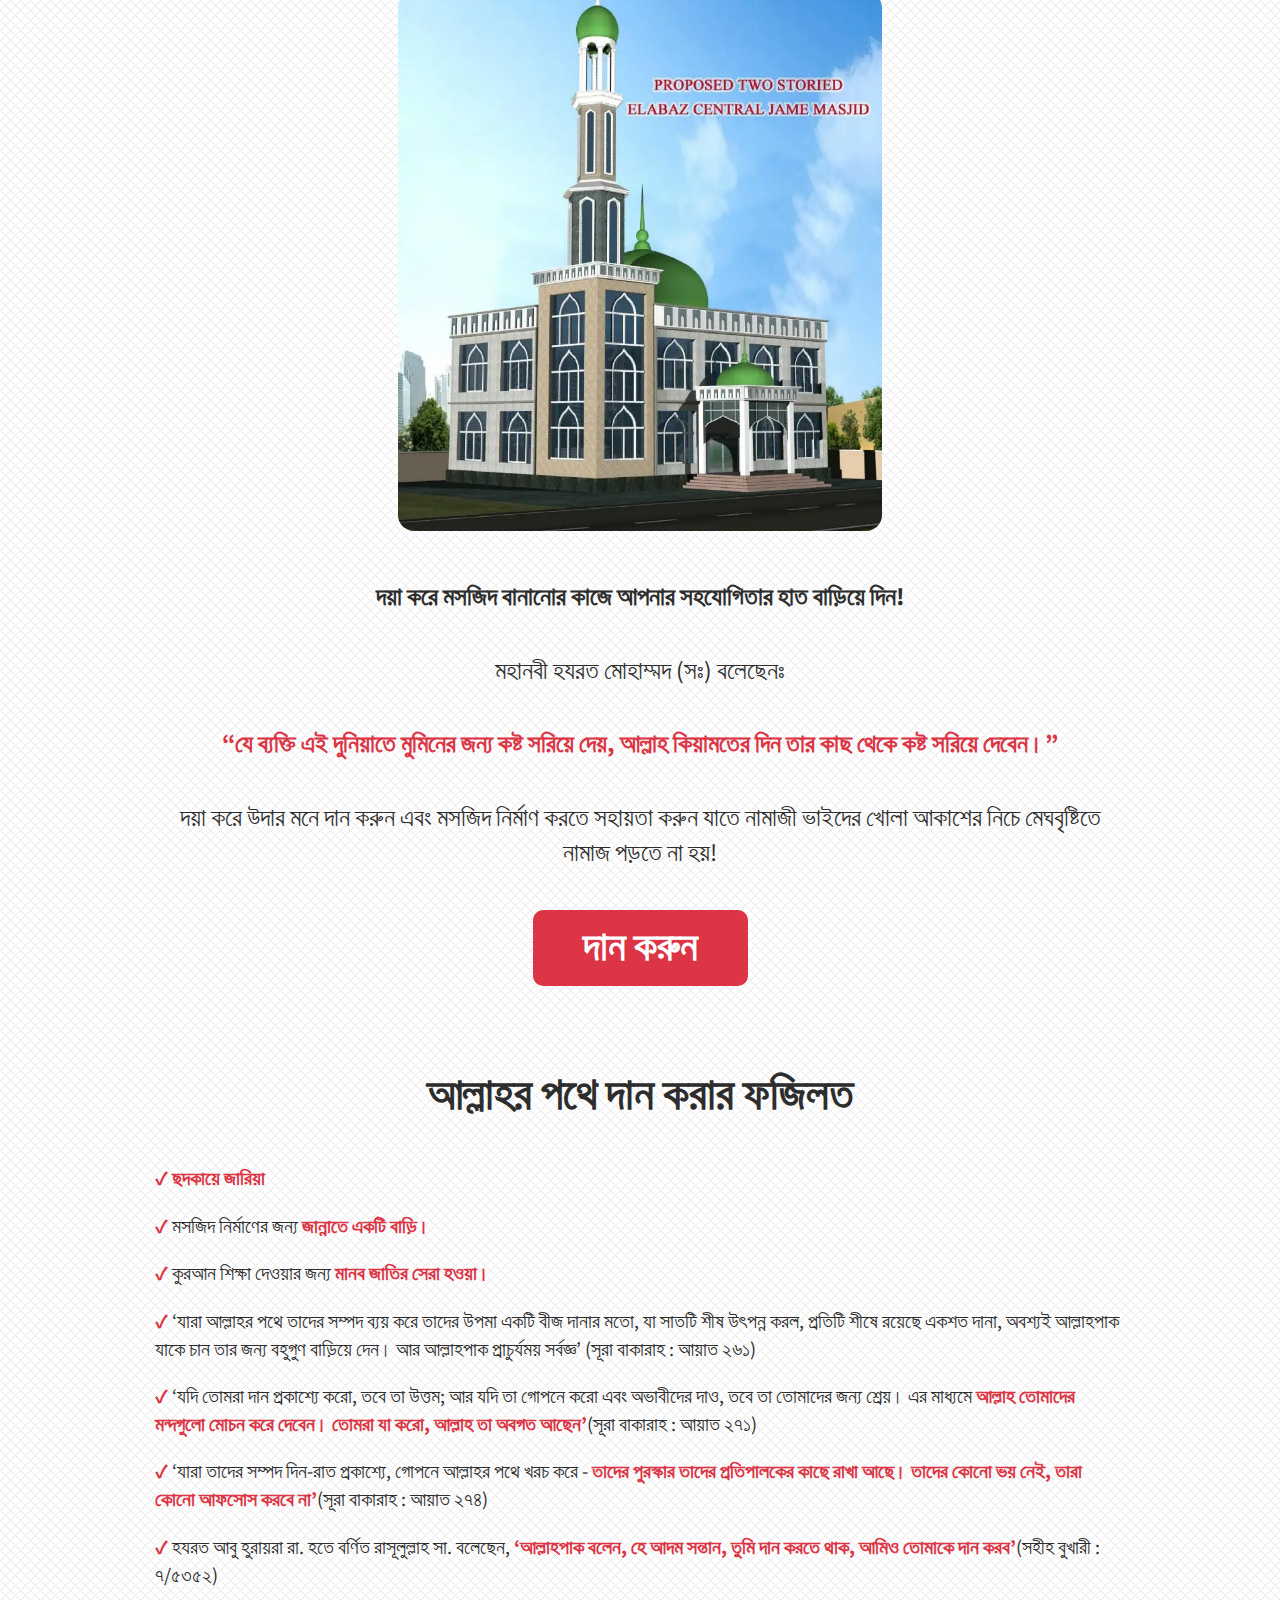
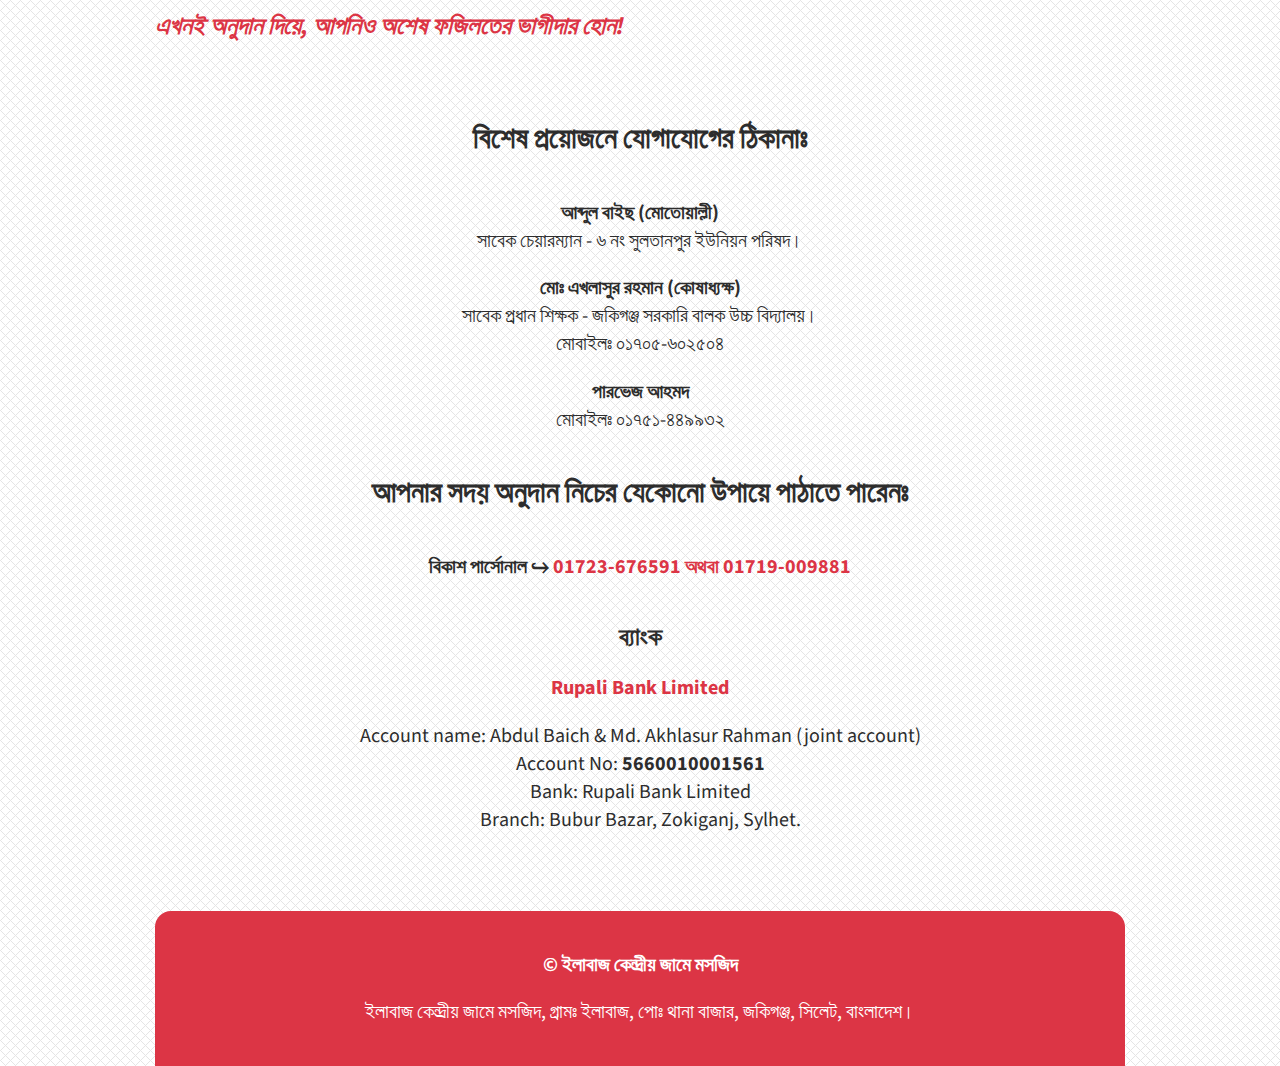
==== commit eee95ea2: "Margin added" ====
--- a/index.html
+++ b/index.html
@@ -93,6 +93,7 @@
                     <p class="text-danger"><strong><i>এখনই অনুদান দিয়ে, আপনিও অশেষ ফজিলতের ভাগীদার হোন!</i></strong></p>
                 </div>
             </div>
+            <br>
             <!-- committee -->
             <div class="committee mb-4">
                 <h3 class="mb-4">বিশেষ প্রয়োজনে যোগাযোগের ঠিকানাঃ</h3>
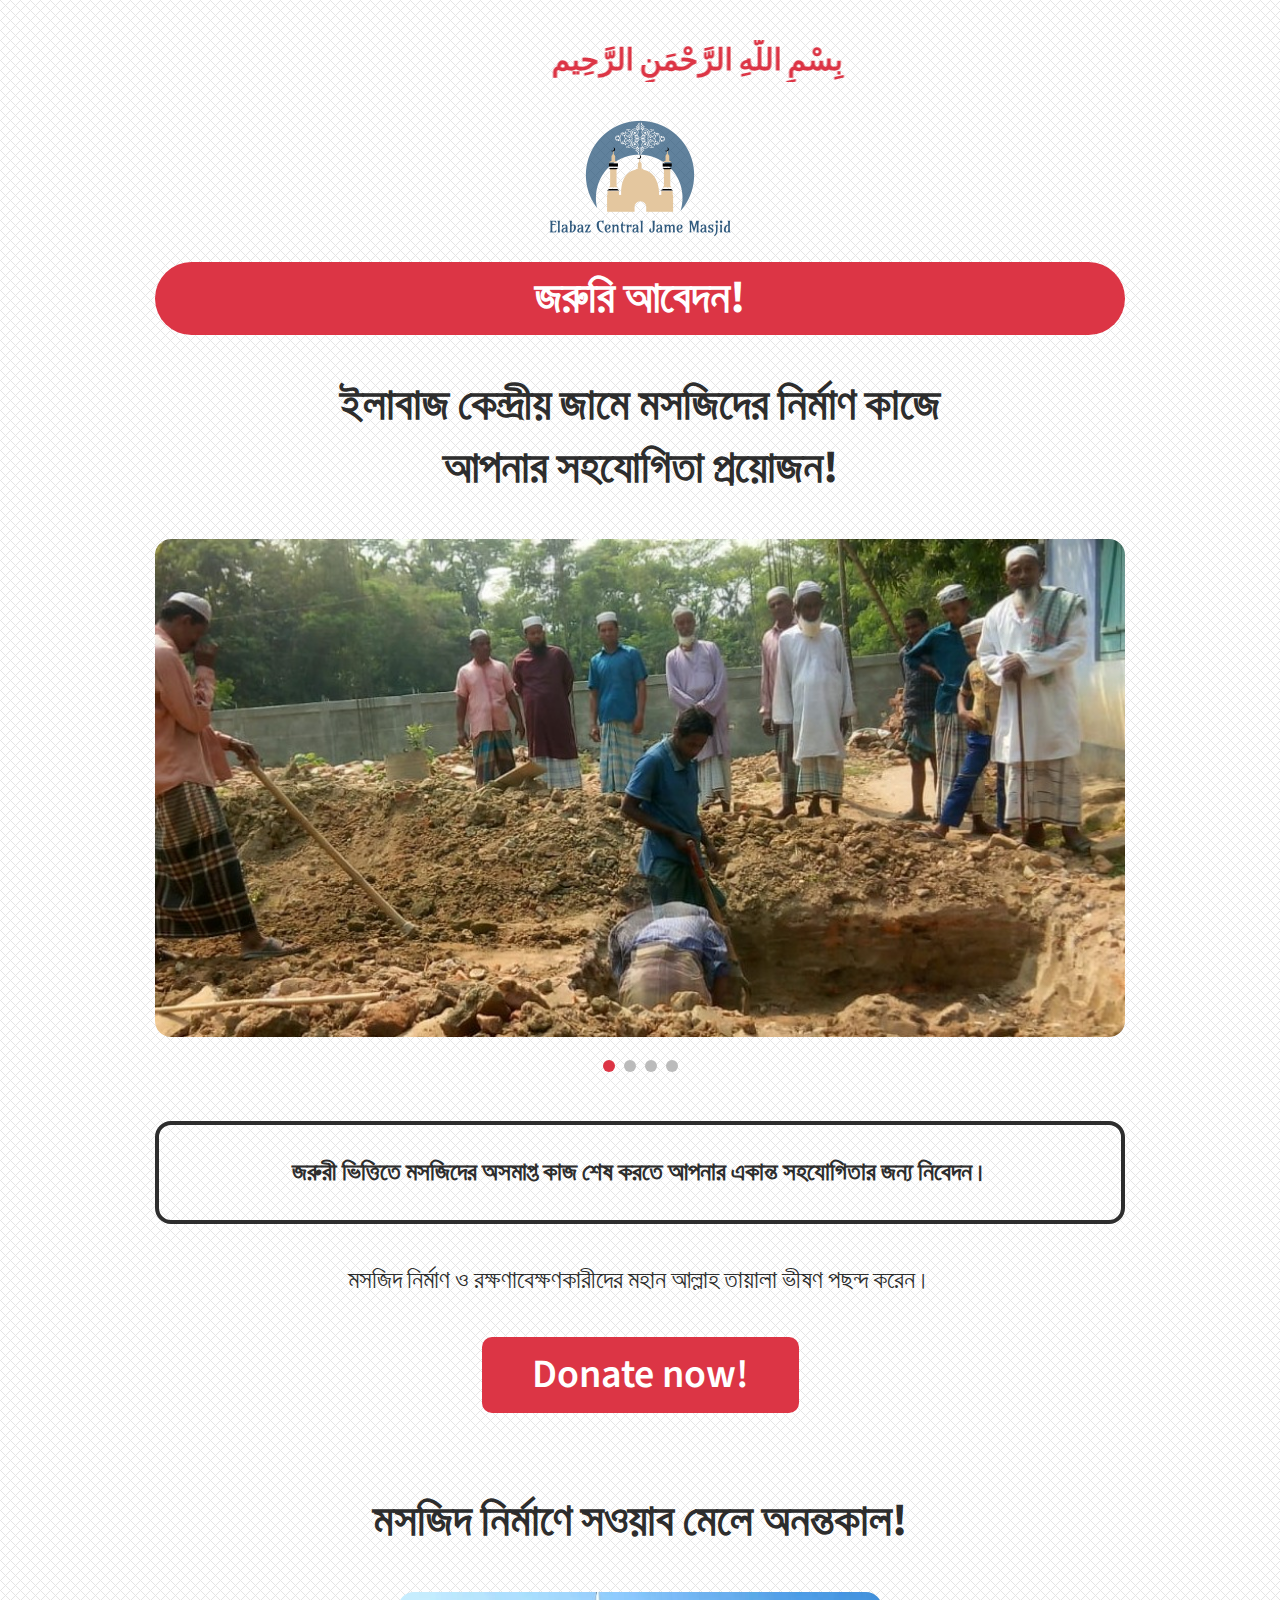
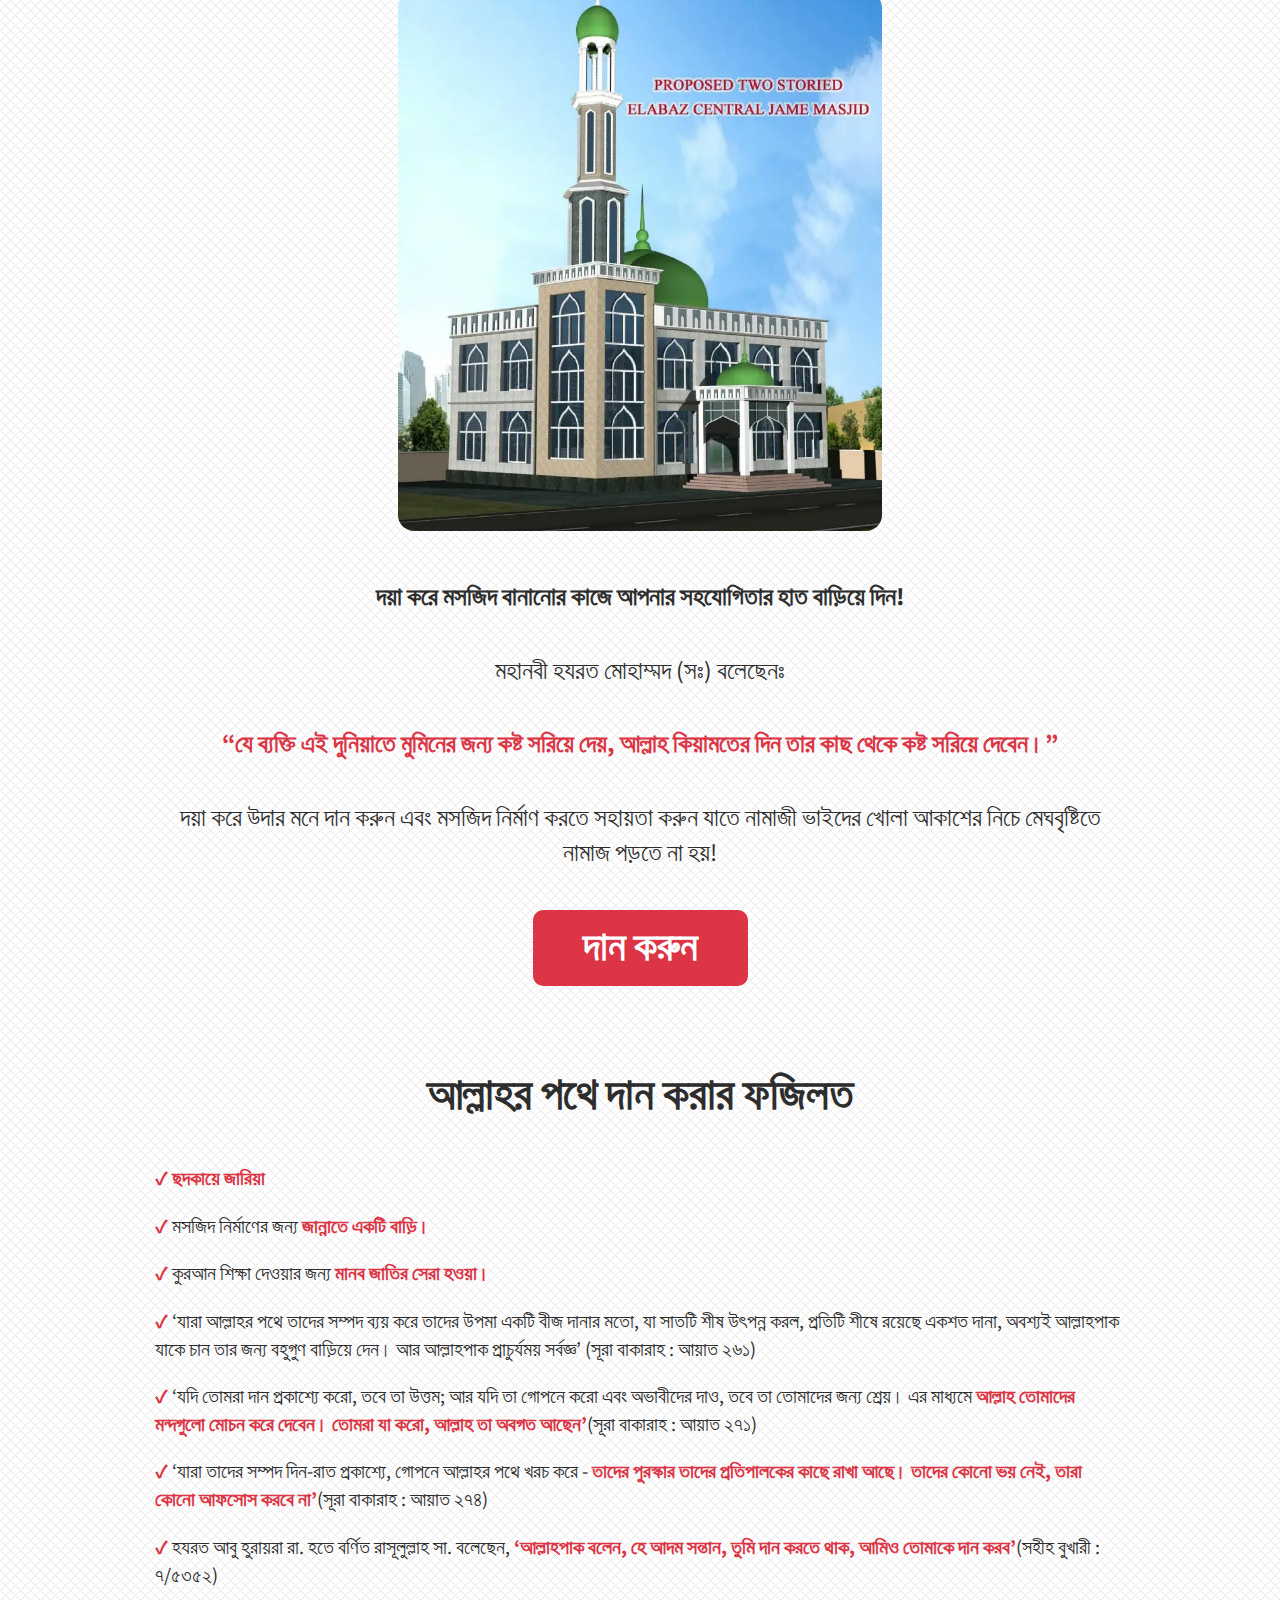
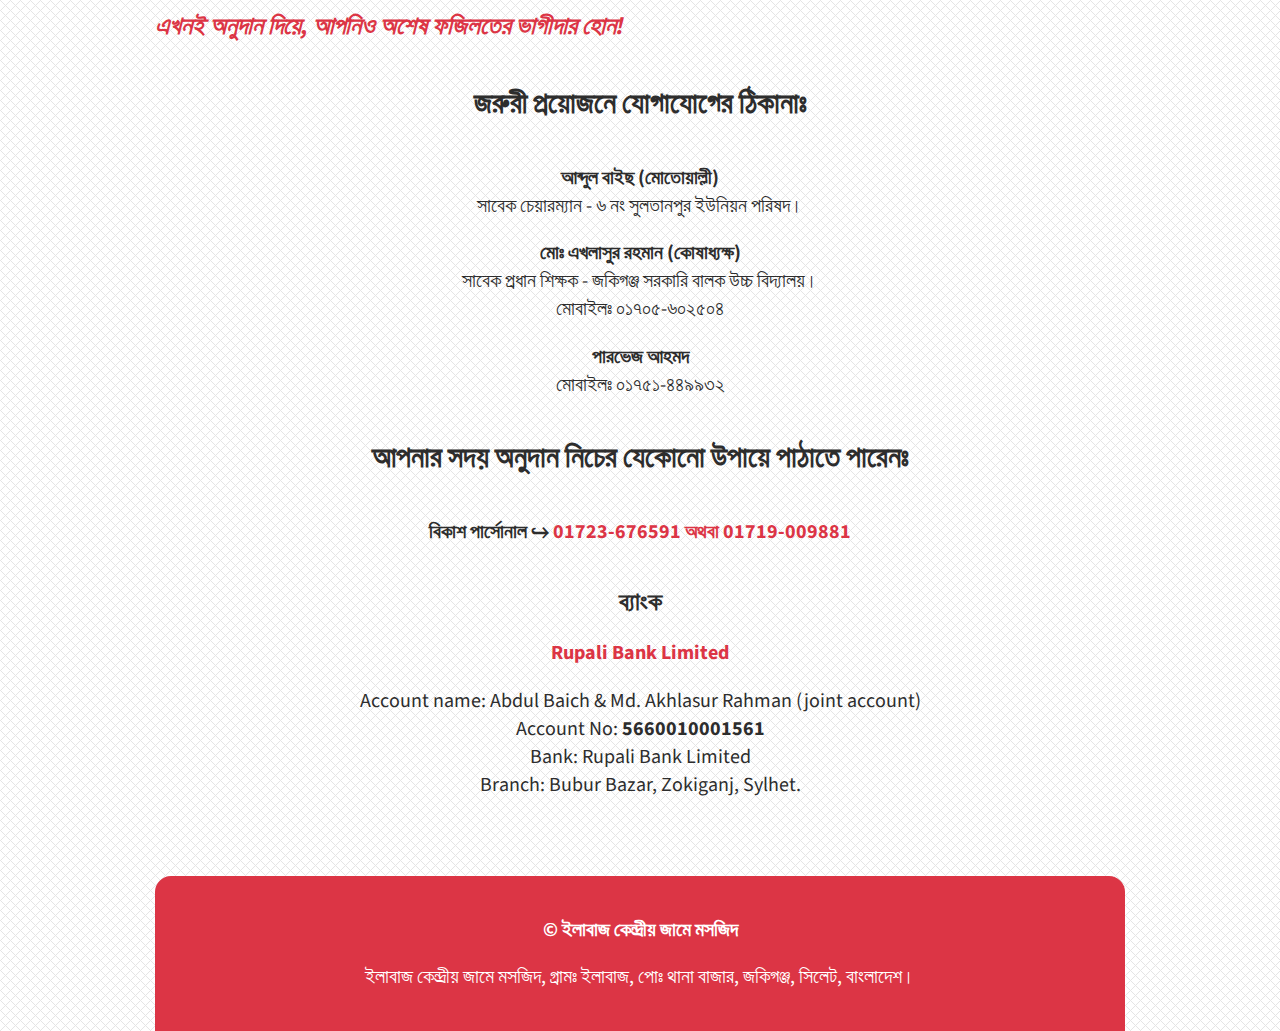
==== commit 3408e4bb: "Content updated" ====
--- a/index.html
+++ b/index.html
@@ -93,10 +93,9 @@
                     <p class="text-danger"><strong><i>এখনই অনুদান দিয়ে, আপনিও অশেষ ফজিলতের ভাগীদার হোন!</i></strong></p>
                 </div>
             </div>
-            <br>
             <!-- committee -->
             <div class="committee mb-4">
-                <h3 class="mb-4">বিশেষ প্রয়োজনে যোগাযোগের ঠিকানাঃ</h3>
+                <h3 class="mb-4">জরুরী প্রয়োজনে যোগাযোগের ঠিকানাঃ</h3>
                 <ul class="mb-2">
                     <li><strong>আব্দুল বাইছ (মোতোয়াল্লী)</strong></li>
                     <li>সাবেক চেয়ারম্যান - ৬ নং সুলতানপুর ইউনিয়ন পরিষদ।</li>
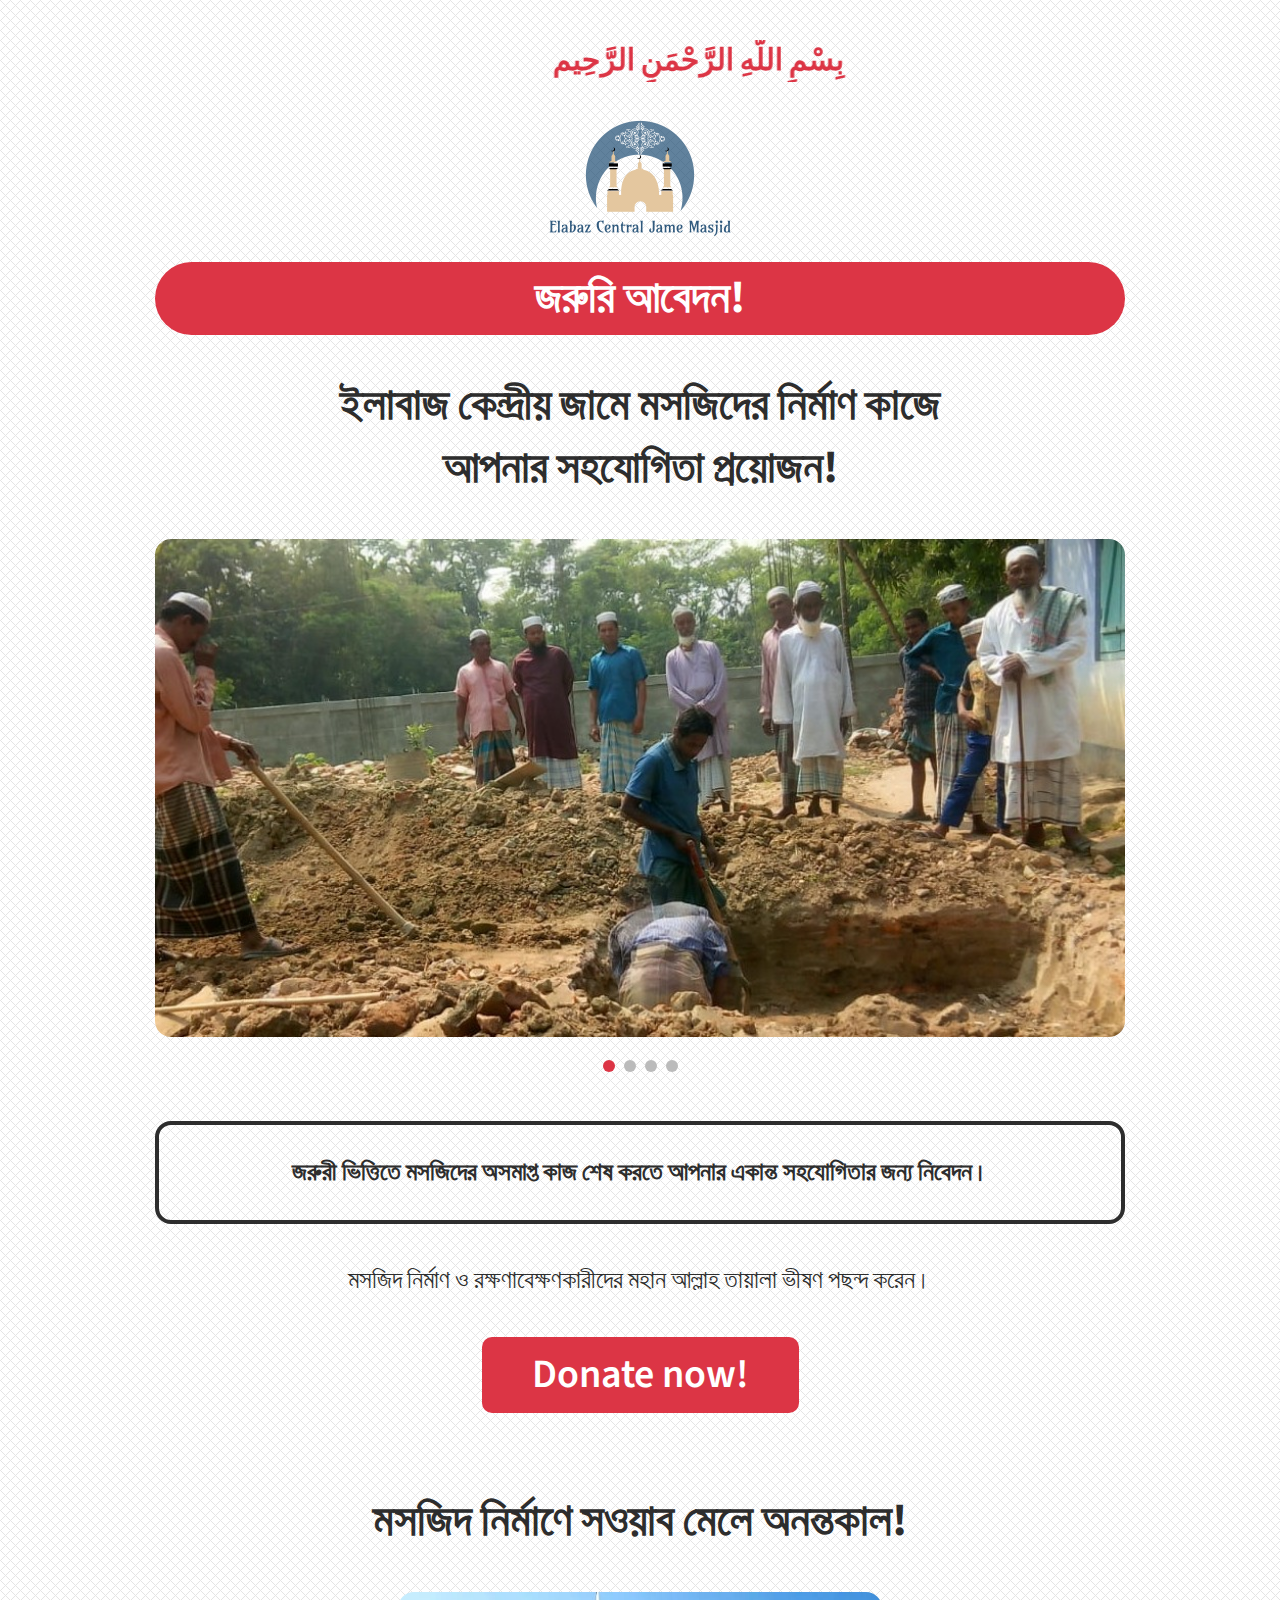
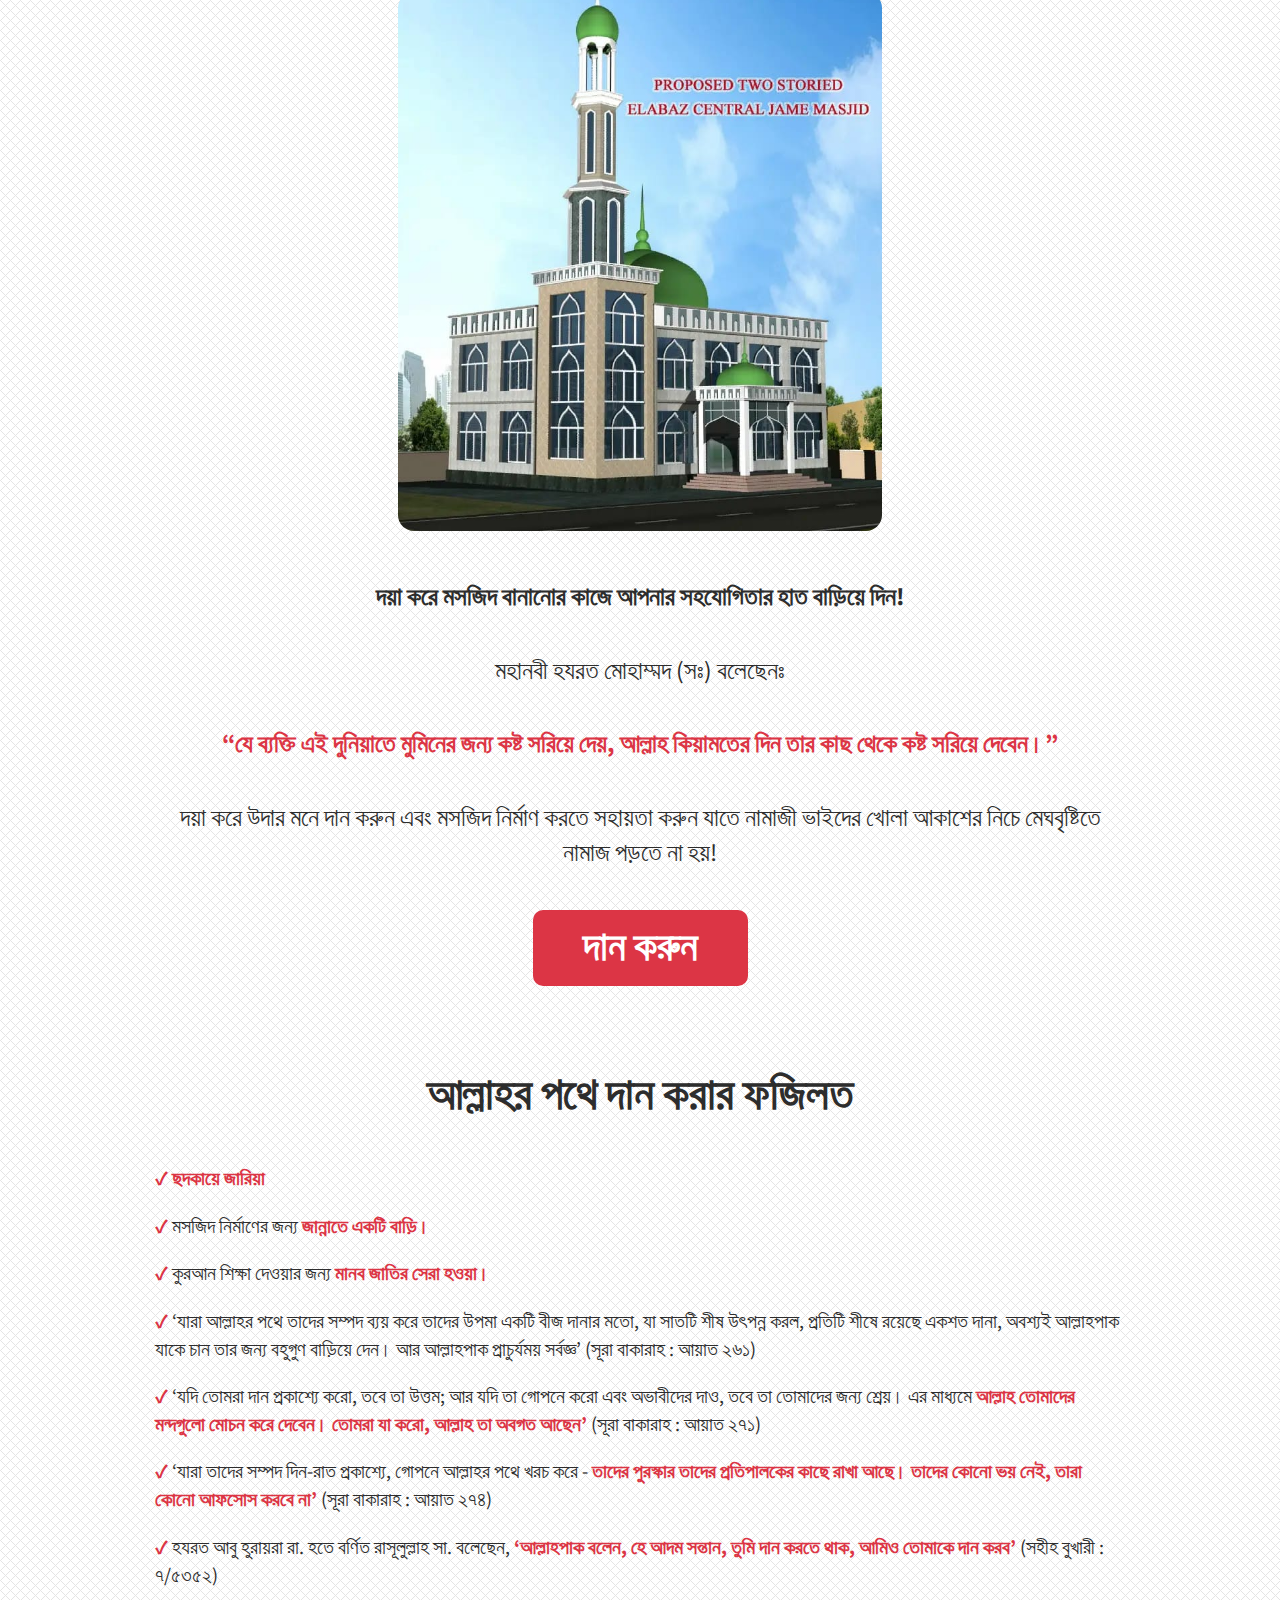
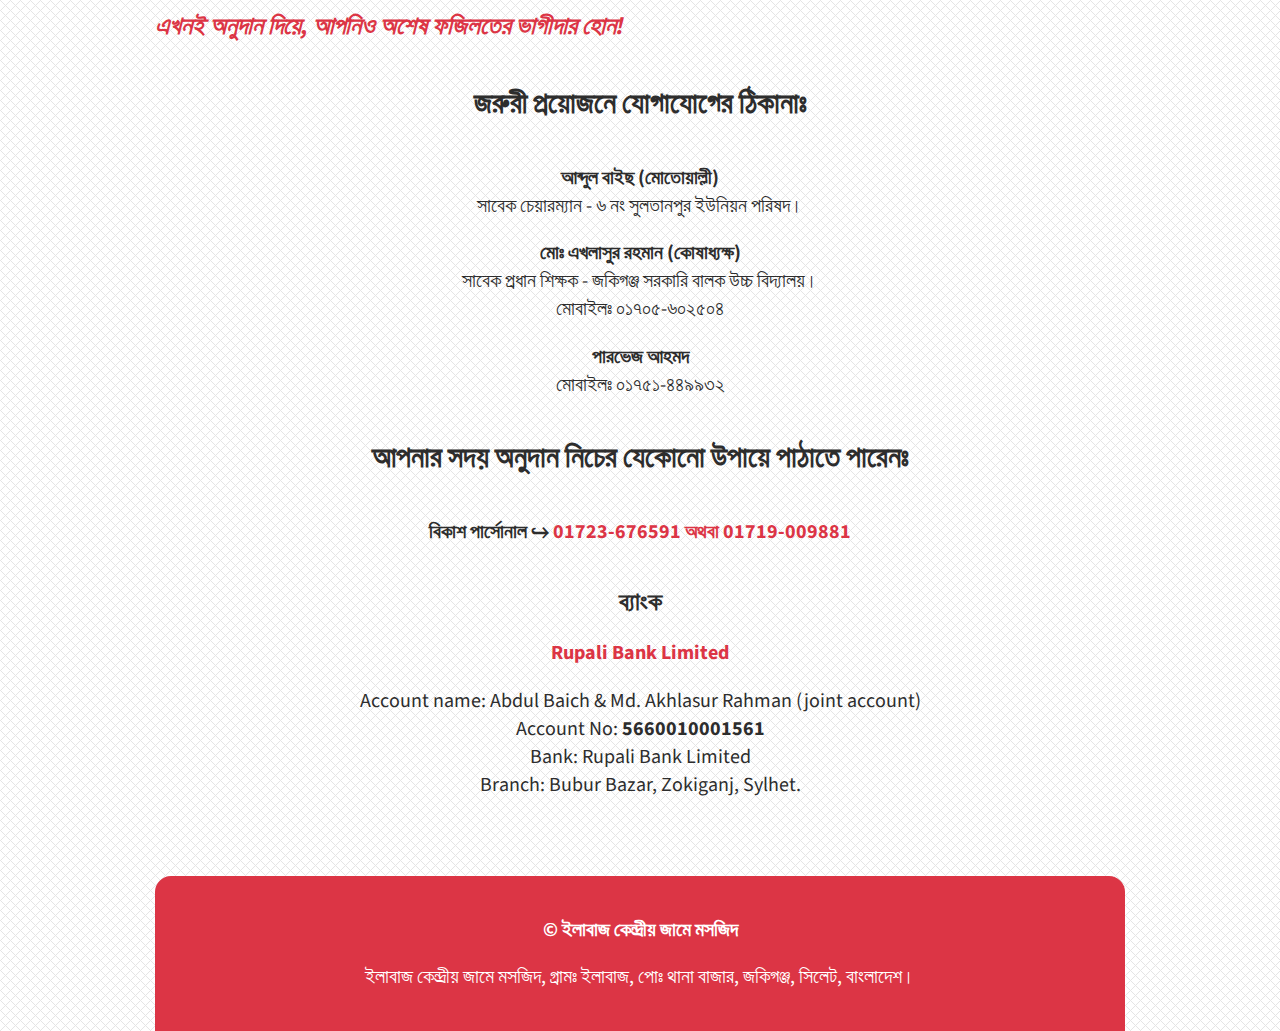
==== commit 3c2d9d71: "Spacing issue fixed" ====
--- a/index.html
+++ b/index.html
@@ -86,9 +86,9 @@
                         <li>মসজিদ নির্মাণের জন্য <span>জান্নাতে একটি বাড়ি।</span></li>
                         <li>কুরআন শিক্ষা দেওয়ার জন্য <span>মানব জাতির সেরা হওয়া।</span></li>
                         <li>‘যারা আল্লাহর পথে তাদের সম্পদ ব্যয় করে তাদের উপমা একটি বীজ দানার মতো, যা সাতটি শীষ উৎপন্ন করল, প্রতিটি শীষে রয়েছে একশত দানা, অবশ্যই আল্লাহপাক যাকে চান তার জন্য বহুগুণ বাড়িয়ে দেন। আর আল্লাহপাক প্রাচুর্যময় সর্বজ্ঞ’ (সূরা বাকারাহ : আয়াত ২৬১)</li>
-                        <li>‘যদি তোমরা দান প্রকাশ্যে করো, তবে তা উত্তম; আর যদি তা গোপনে করো এবং অভাবীদের দাও, তবে তা তোমাদের জন্য শ্রেয়। এর মাধ্যমে <span>আল্লাহ তোমাদের মন্দগুলো মোচন করে দেবেন। তোমরা যা করো, আল্লাহ তা অবগত আছেন’</span>(সূরা বাকারাহ : আয়াত ২৭১)</li>
-                        <li>‘যারা তাদের সম্পদ দিন-রাত প্রকাশ্যে, গোপনে আল্লাহর পথে খরচ করে - <span>তাদের পুরস্কার তাদের প্রতিপালকের কাছে রাখা আছে। তাদের কোনো ভয় নেই, তারা কোনো আফসোস করবে না’</span>(সূরা বাকারাহ : আয়াত ২৭৪)</li>
-                        <li>হযরত আবু হুরায়রা রা. হতে বর্ণিত রাসূলুল্লাহ সা. বলেছেন, <span>‘আল্লাহপাক বলেন, হে আদম সন্তান, তুমি দান করতে থাক, আমিও তোমাকে দান করব’</span>(সহীহ বুখারী : ৭/৫৩৫২)</li>
+                        <li>‘যদি তোমরা দান প্রকাশ্যে করো, তবে তা উত্তম; আর যদি তা গোপনে করো এবং অভাবীদের দাও, তবে তা তোমাদের জন্য শ্রেয়। এর মাধ্যমে <span>আল্লাহ তোমাদের মন্দগুলো মোচন করে দেবেন। তোমরা যা করো, আল্লাহ তা অবগত আছেন’</span> (সূরা বাকারাহ : আয়াত ২৭১)</li>
+                        <li>‘যারা তাদের সম্পদ দিন-রাত প্রকাশ্যে, গোপনে আল্লাহর পথে খরচ করে - <span>তাদের পুরস্কার তাদের প্রতিপালকের কাছে রাখা আছে। তাদের কোনো ভয় নেই, তারা কোনো আফসোস করবে না’</span> (সূরা বাকারাহ : আয়াত ২৭৪)</li>
+                        <li>হযরত আবু হুরায়রা রা. হতে বর্ণিত রাসূলুল্লাহ সা. বলেছেন, <span>‘আল্লাহপাক বলেন, হে আদম সন্তান, তুমি দান করতে থাক, আমিও তোমাকে দান করব’</span> (সহীহ বুখারী : ৭/৫৩৫২)</li>
                     </ul>
                     <p class="text-danger"><strong><i>এখনই অনুদান দিয়ে, আপনিও অশেষ ফজিলতের ভাগীদার হোন!</i></strong></p>
                 </div>
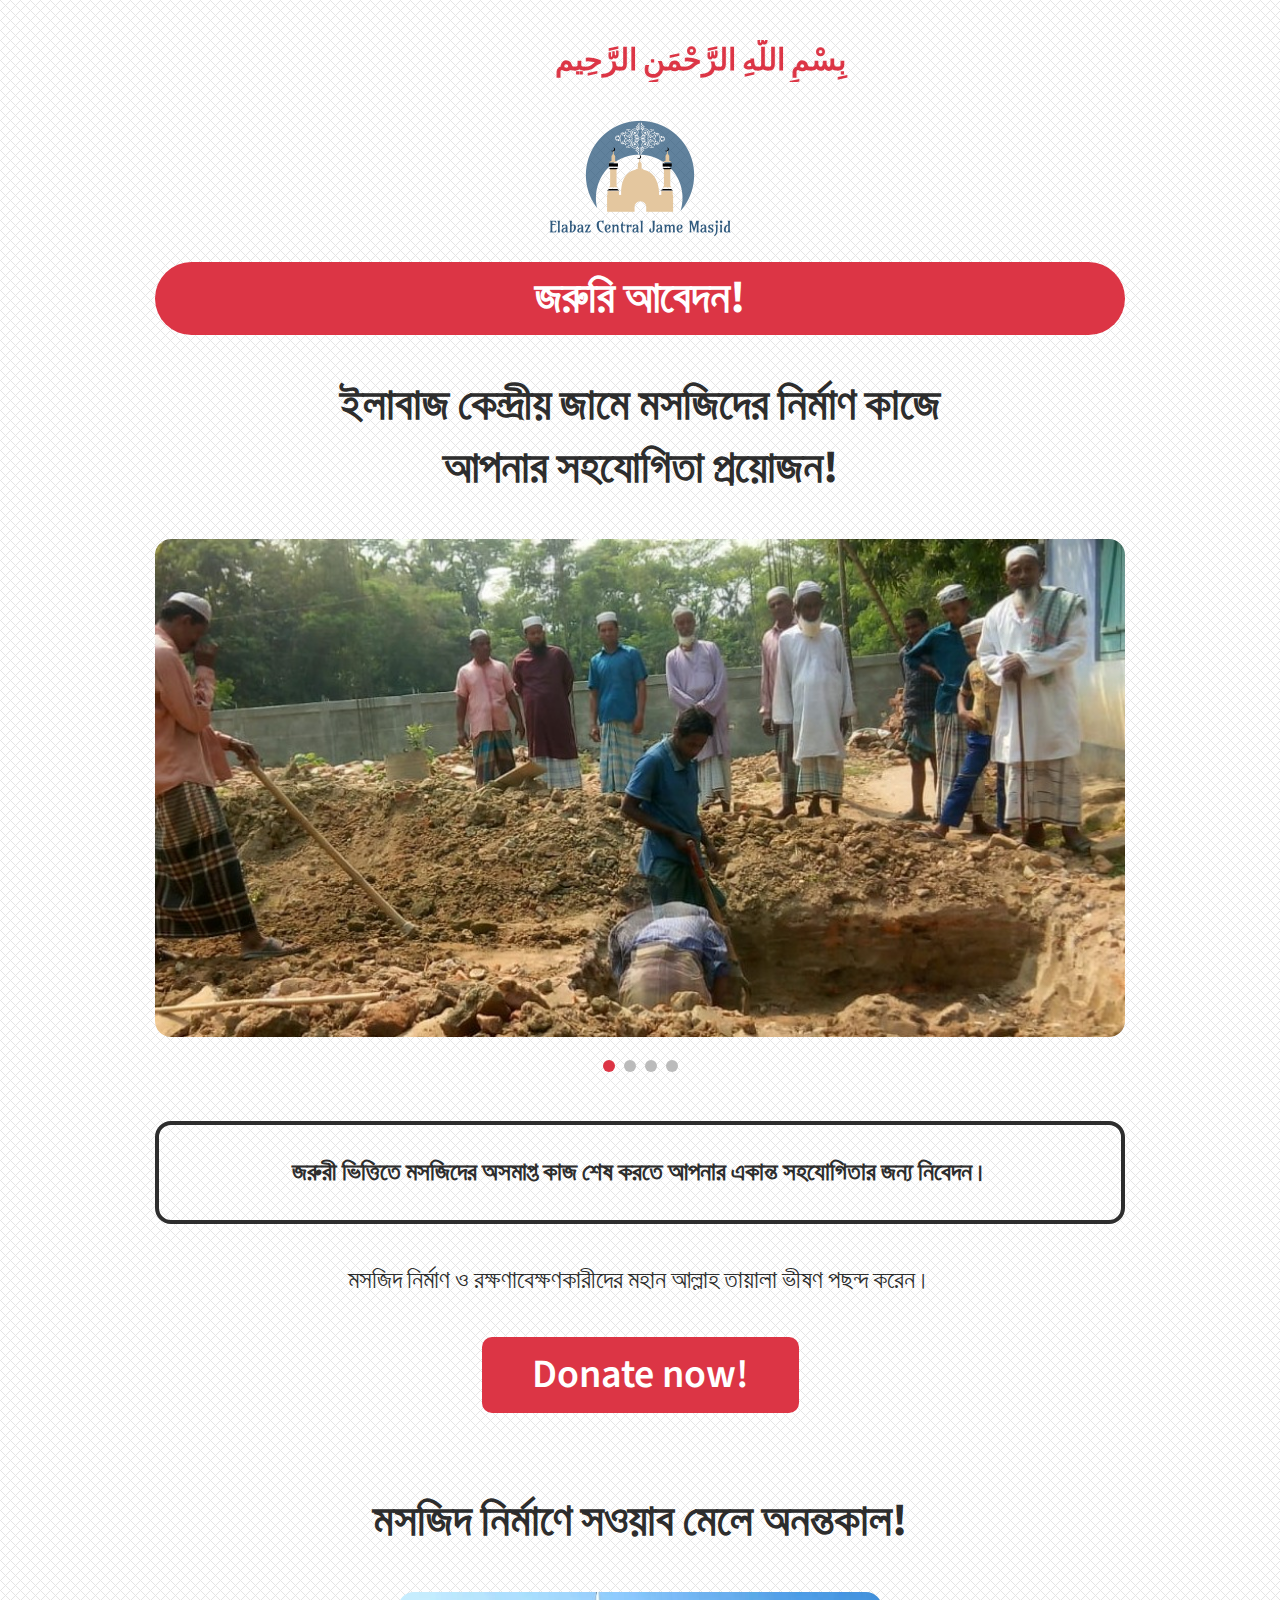
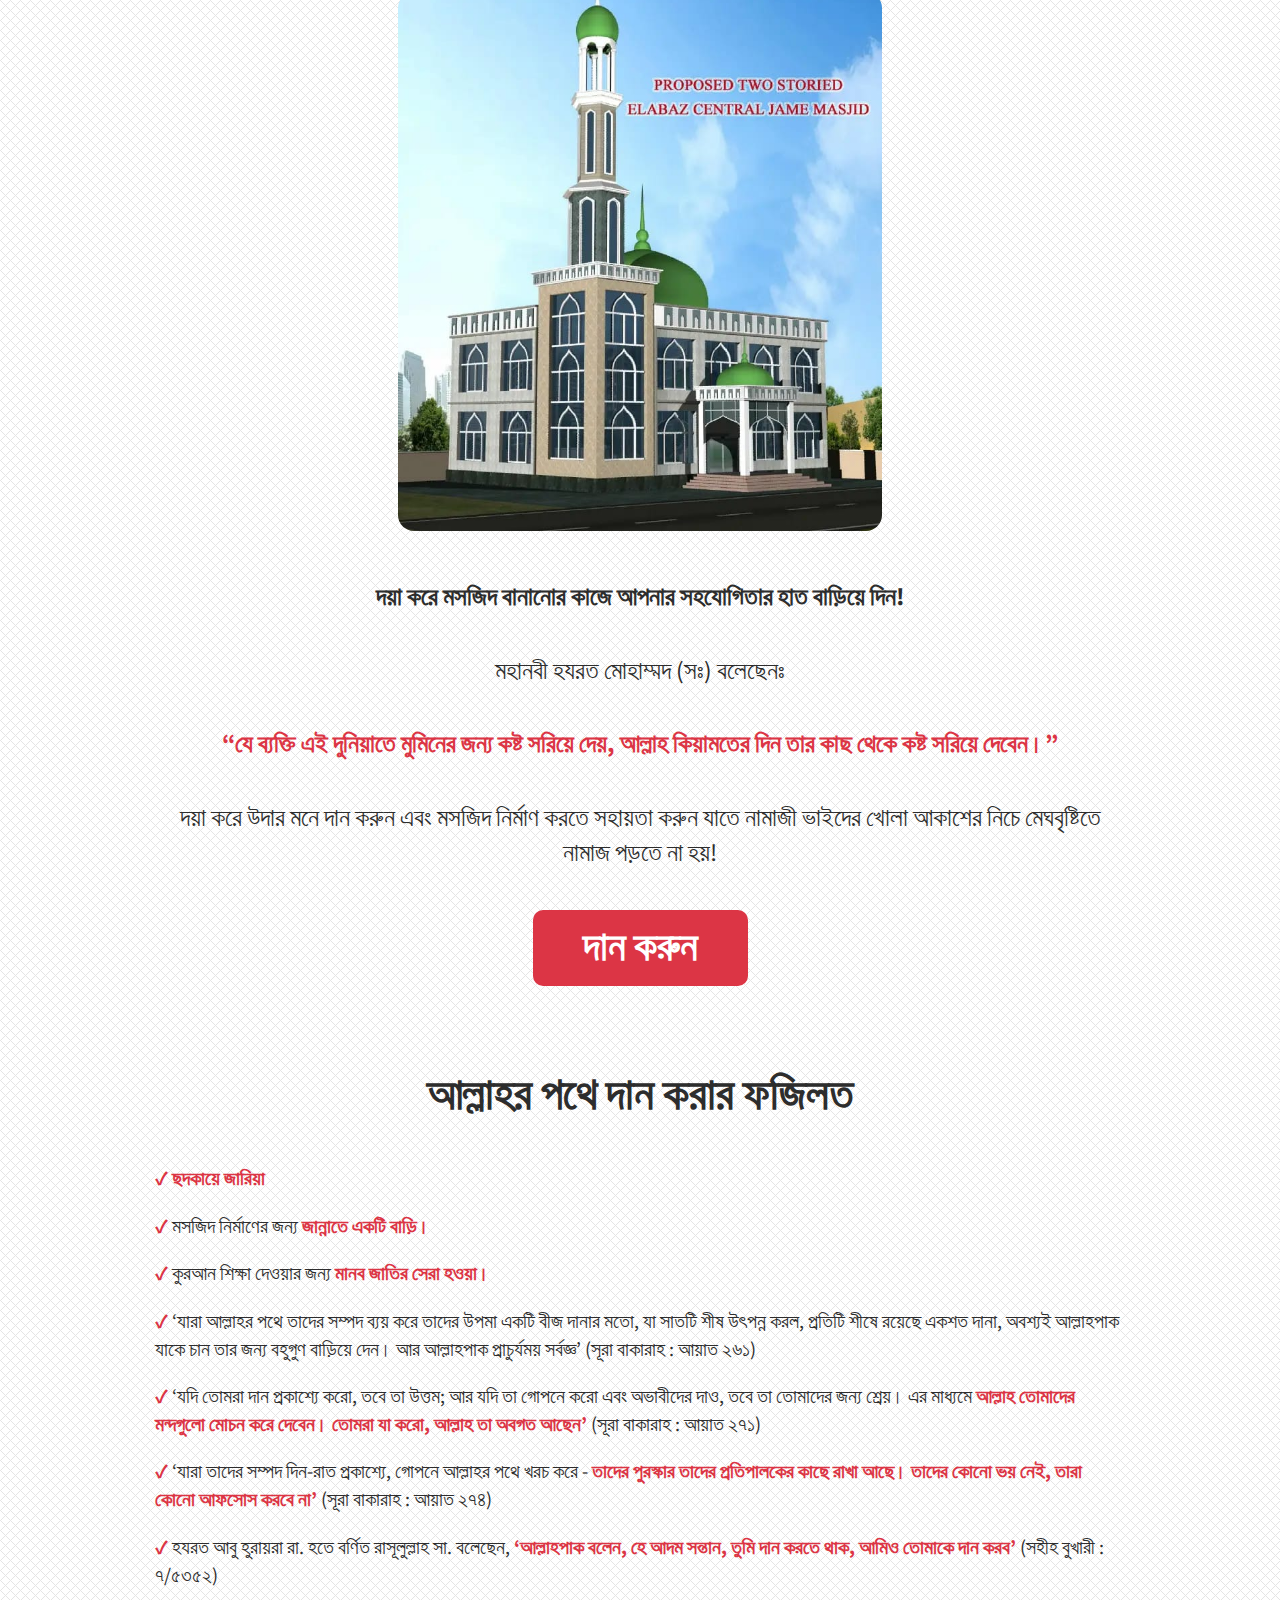
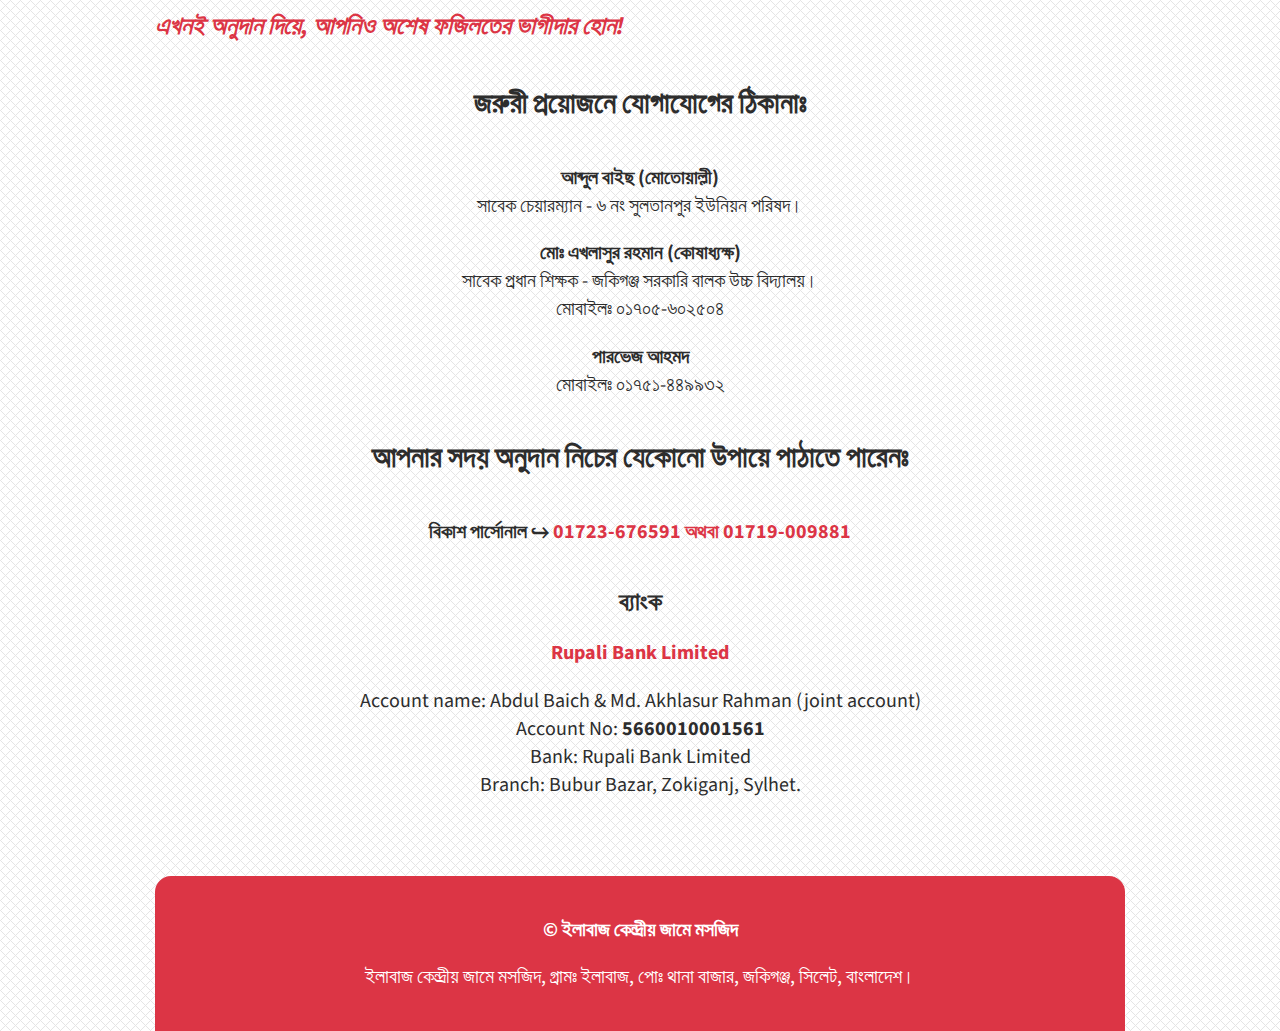
==== commit 43e4c830: "Content removed" ====
--- a/index.html
+++ b/index.html
@@ -27,6 +27,7 @@
                 <h2>জরুরি আবেদন!</h2>
             </div>
         </header>
+
         <!-- main -->
         <main>
             <!-- image slider -->
@@ -49,7 +50,6 @@
                     <div class="mySlides fade">
                         <img src="./assets/images/slider04.jpg">
                     </div>
-
                 </div>
                 <div style="text-align:center">
                     <span class="dot"></span> 
@@ -141,7 +141,6 @@
     </section>
 
     <!-- script -->
-
     <script src="./assets/js/script.js"></script>
 </body>
 </html>--- a/assets/css/style.css
+++ b/assets/css/style.css
@@ -3,10 +3,6 @@
     margin: 0;
     padding: 0;
     box-sizing: border-box;
-}
-marquee{
-    margin: 0;
-    padding: 0;
 }
 html{
     scroll-behavior: smooth;
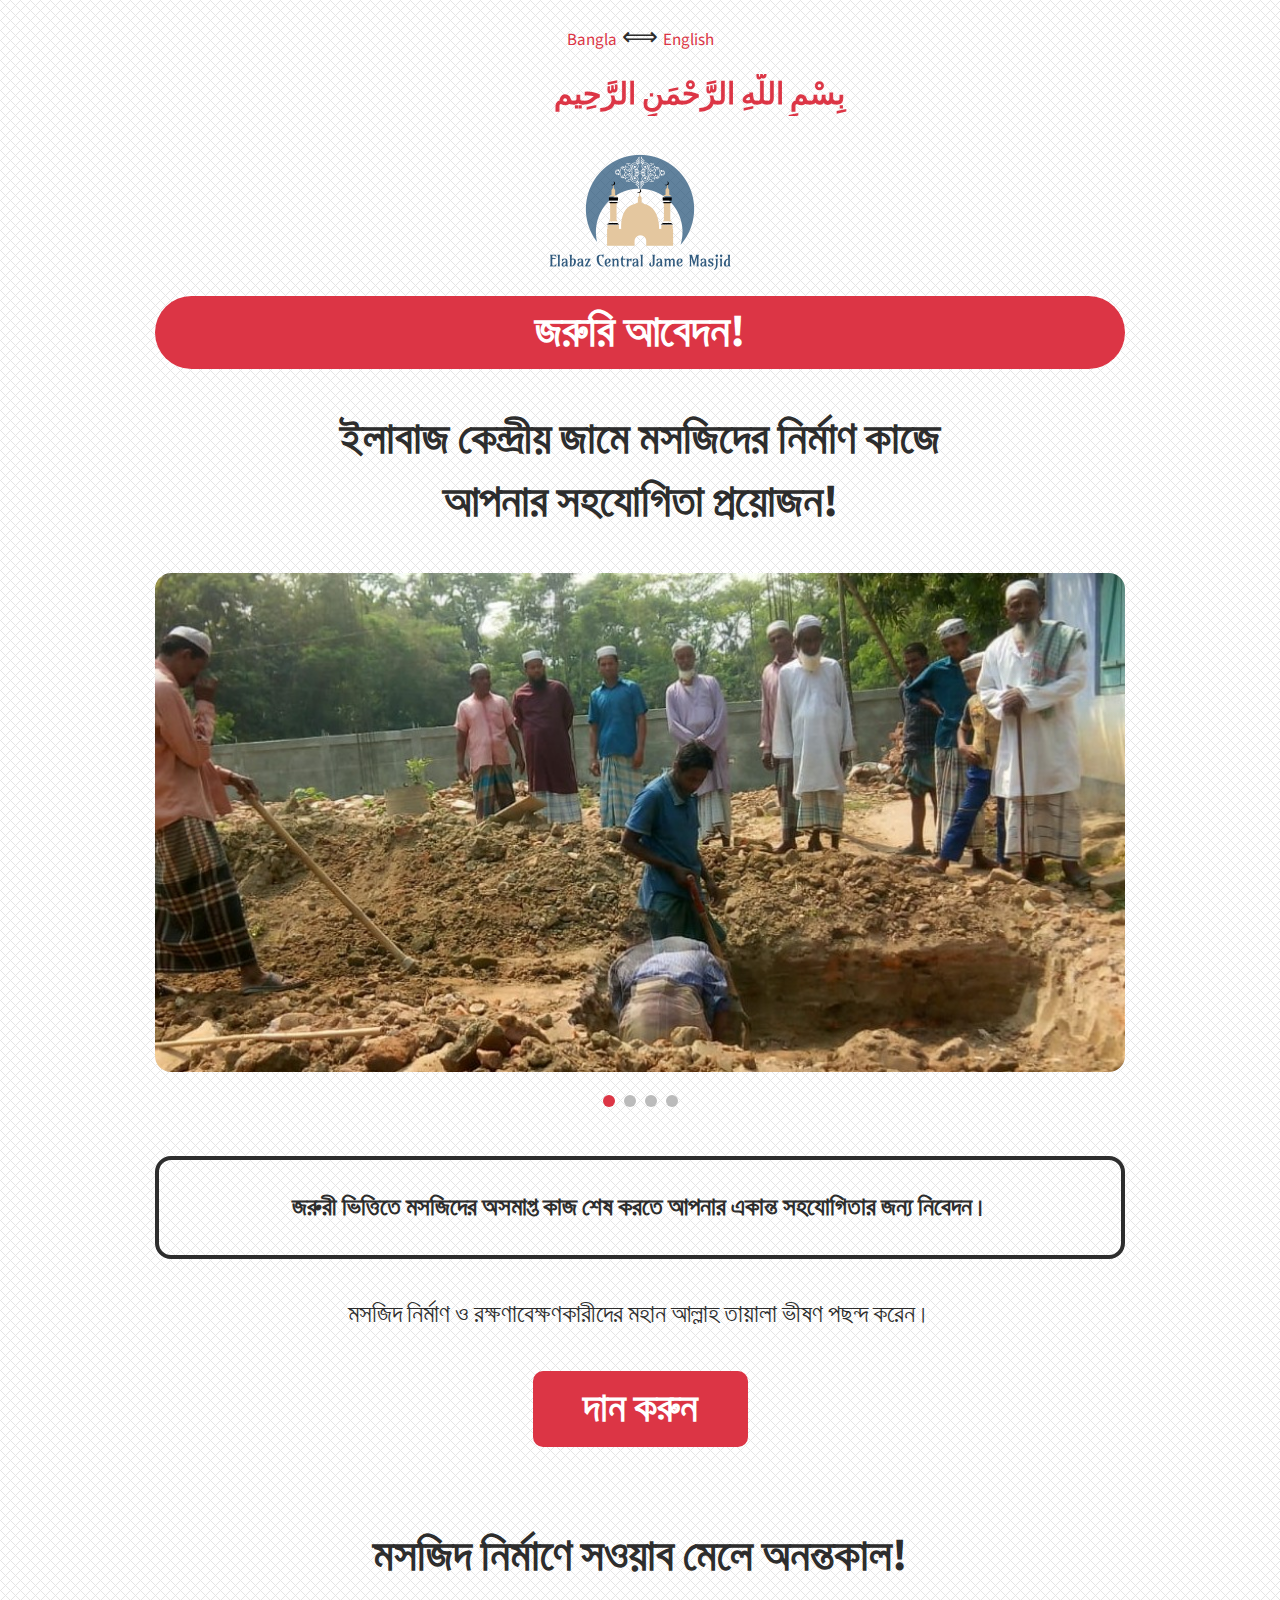
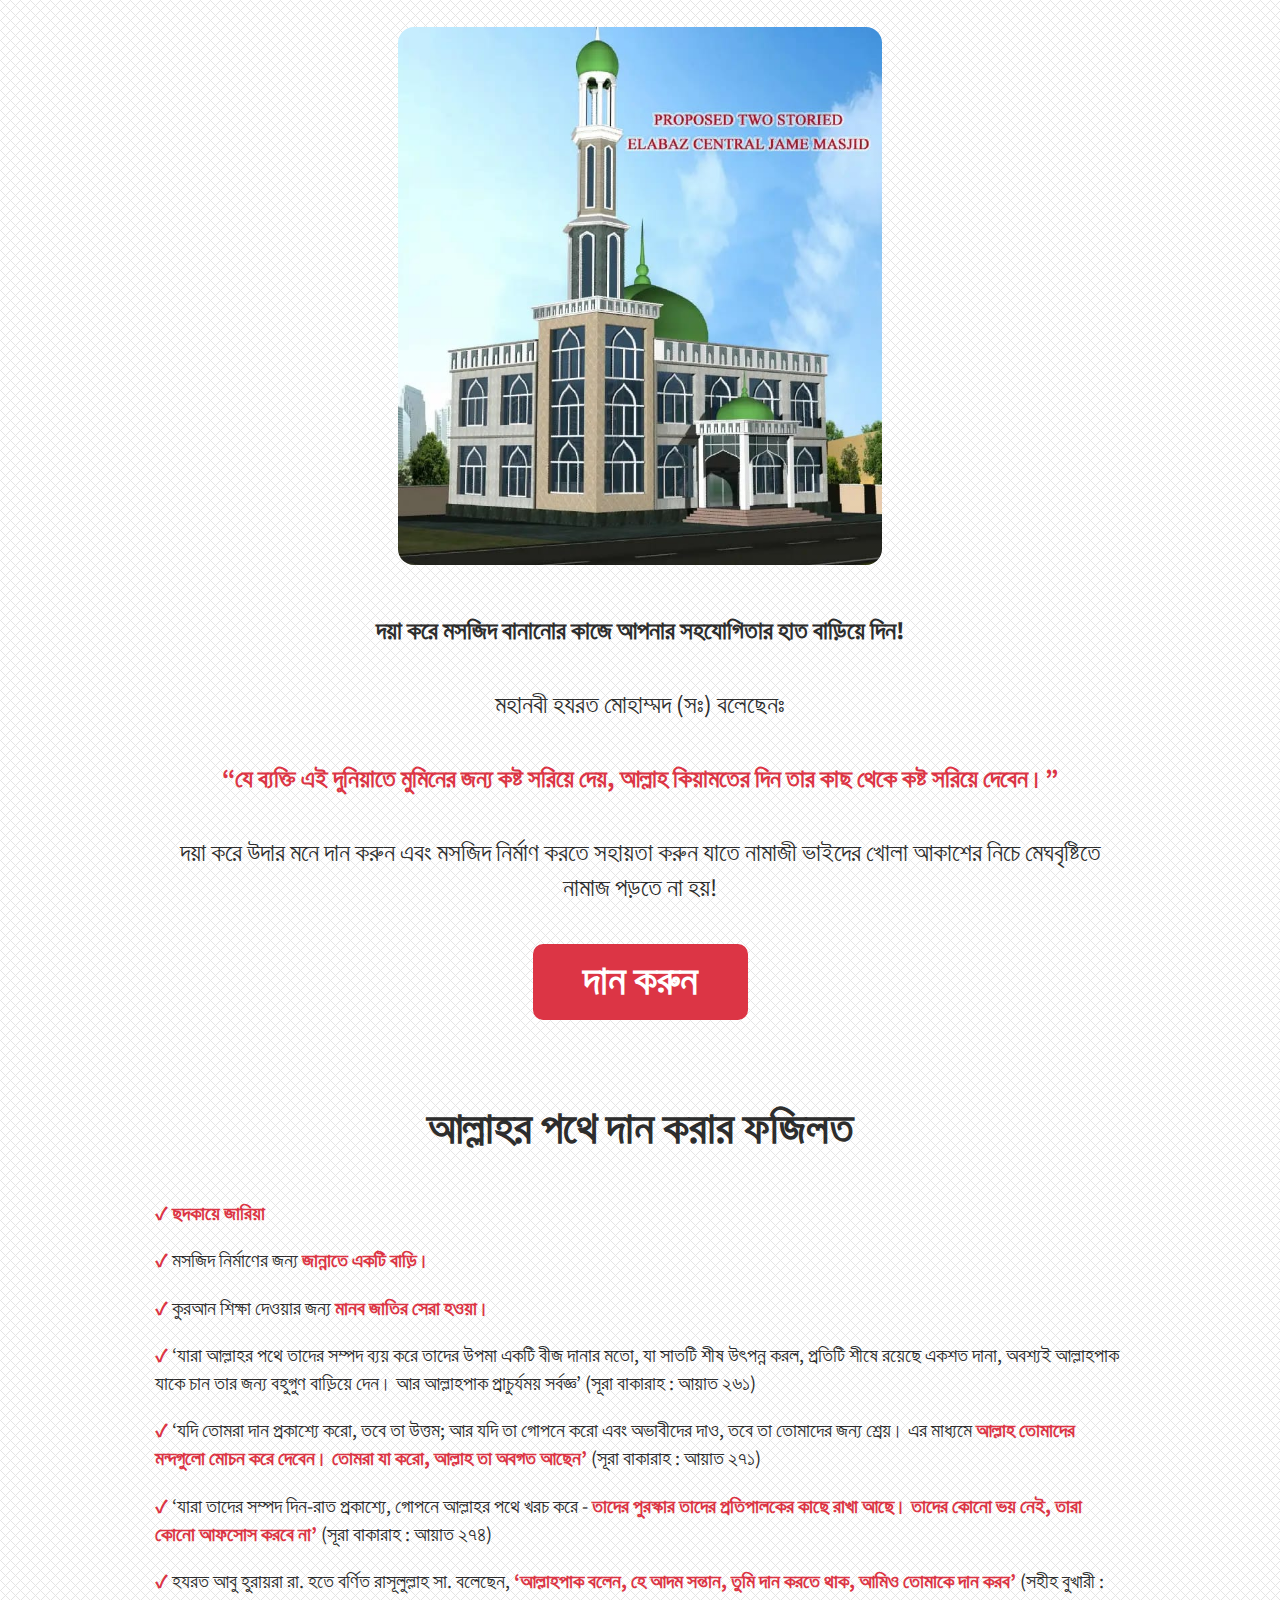
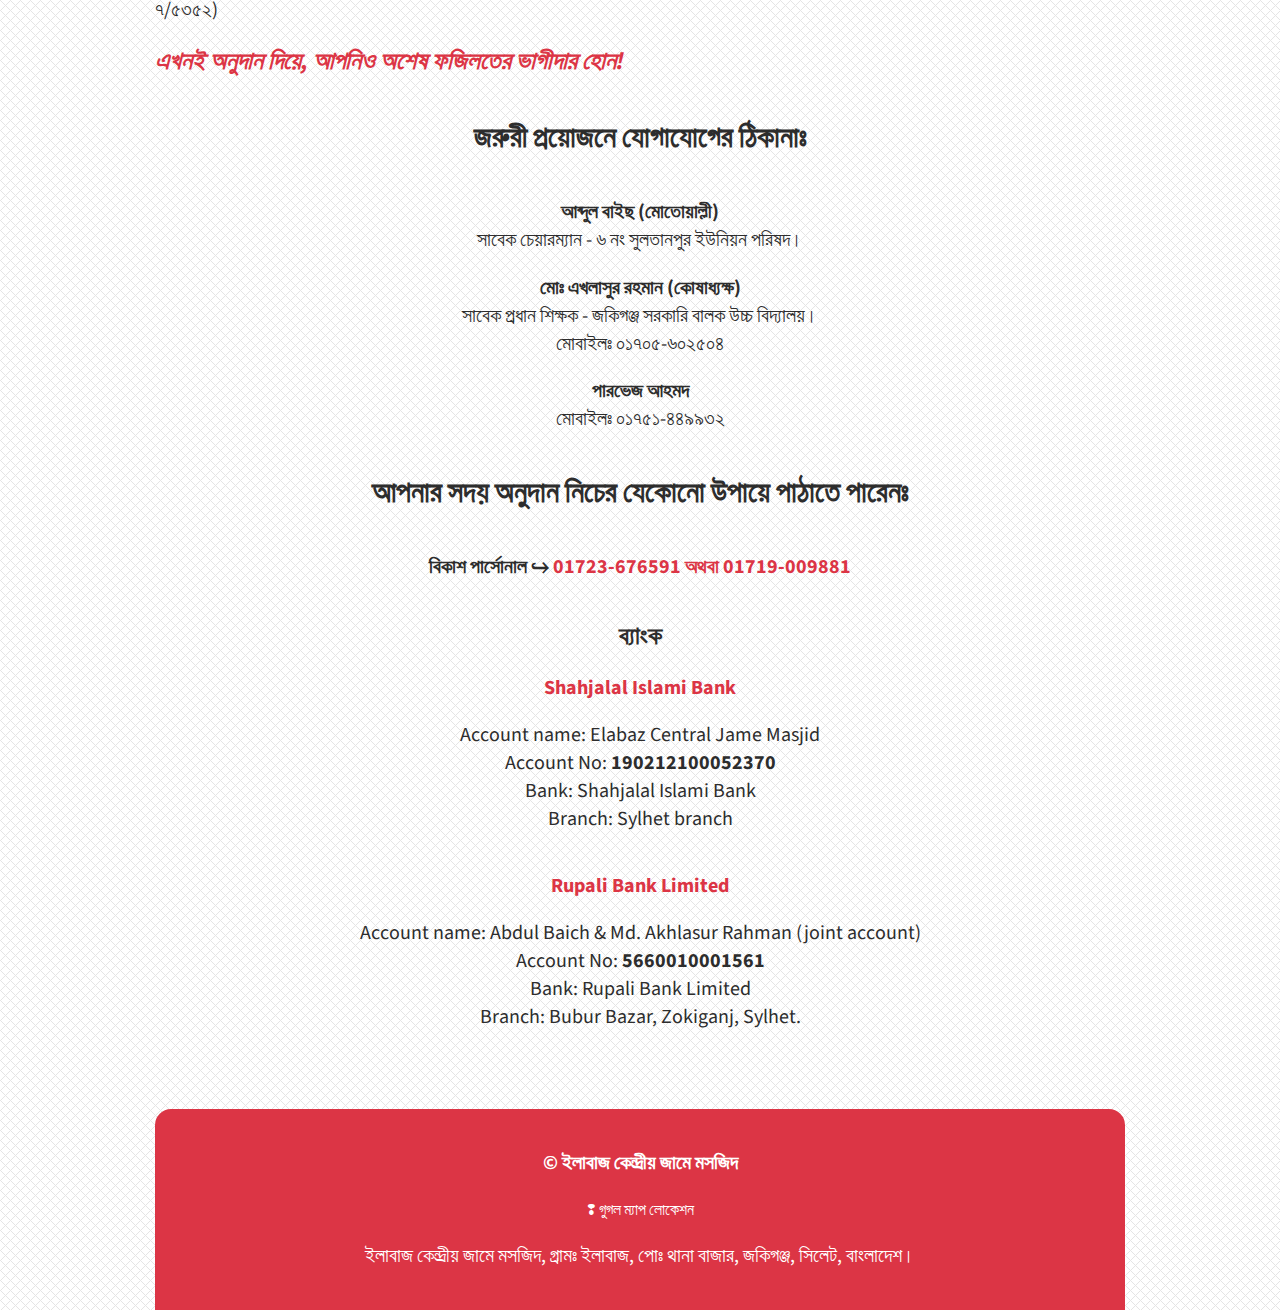
==== commit 10cd754f: "English content added" ====
--- a/index.html
+++ b/index.html
@@ -13,6 +13,11 @@
 <body>
     <!-- section -->
     <section class="container">
+        <div class="language mb-2">
+            <a href="index.html">Bangla</a>
+            &#10234;
+            <a href="english.html">English</a>
+        </div>
         <!-- header -->
         <header class="mb-4">
             <marquee behavior="alternate" direction="left">
@@ -61,7 +66,7 @@
                     জরুরী ভিত্তিতে মসজিদের অসমাপ্ত কাজ শেষ করতে আপনার একান্ত সহযোগিতার জন্য নিবেদন।
                 </blockquote>
                 <p>মসজিদ নির্মাণ ও রক্ষণাবেক্ষণকারীদের মহান আল্লাহ তায়ালা ভীষণ পছন্দ করেন।</p>
-                <a href="#donation" class="btn-donate">Donate now!</a>
+                <a href="#donation" class="btn-donate">দান করুন</a>
             </div>
 
             <!-- activities -->
@@ -121,6 +126,13 @@
                 <div class="bank">
                     <p class="mb-2"><strong>ব্যাংক</strong></p>
                     <ul class="mb-4">
+                        <li class="text-danger mb-2"><strong>Shahjalal Islami Bank</strong></li>
+                        <li>Account name: Elabaz Central Jame Masjid</li>
+                        <li>Account No: <strong>190212100052370</strong></li>
+                        <li>Bank: Shahjalal Islami Bank</li>
+                        <li>Branch: Sylhet branch</li>
+                    </ul>
+                    <ul class="mb-4">
                         <li class="text-danger mb-2"><strong>Rupali Bank Limited</strong></li>
                         <li>Account name: Abdul Baich & Md. Akhlasur Rahman (joint account)</li>
                         <li>Account No: <strong>5660010001561</strong></li>
@@ -135,6 +147,7 @@
         <footer>
             <ul>
                 <li class="mb-2"><strong>© ইলাবাজ কেন্দ্রীয় জামে মসজিদ</strong></li>
+                <li class="mb-2"><a href="https://maps.google.com/?cid=4239592282726006262&entry=gps">&#10082; গুগল ম্যাপ লোকেশন</a></li>
                 <li>ইলাবাজ কেন্দ্রীয় জামে মসজিদ, গ্রামঃ ইলাবাজ, পোঃ থানা বাজার, জকিগঞ্জ, সিলেট, বাংলাদেশ।</li>
             </ul>
         </footer>
--- a/assets/css/style.css
+++ b/assets/css/style.css
@@ -71,7 +71,11 @@
     width: 100%;
     margin: auto;
     text-align: center;
-    padding: 40px 40px 0 40px;
+    padding: 20px 40px 0 40px;
+}
+.language a {
+    font-size: 17px;
+    color: #dc3545;
 }
 /* header section */
 header .logo img{
@@ -84,9 +88,8 @@
     border-radius: 50px;
     padding: 5px 10px;
 }
+
 /* main section */
-
-/* image slider */
 .slideshow-container {
     max-width: 100%;
     position: relative;
@@ -149,6 +152,7 @@
     color: #dc3545;
     font-weight: bold;
 }
+
 /* footer section */
 footer{
     color: #fff;
@@ -157,5 +161,9 @@
     padding: 40px 20px;
     margin-top: 8%;
 }
+footer a{
+    font-size: 16px;
+    color: #fff;
+}
 
   --- a/assets/css/responsive.css
+++ b/assets/css/responsive.css
@@ -16,7 +16,7 @@
         padding: 10px 40px;
     }
     .container{
-        padding: 20px 20px 0 20px;
+        padding: 10px 20px 0 20px;
     }
     .slideshow-container{
         max-width: 100%;
